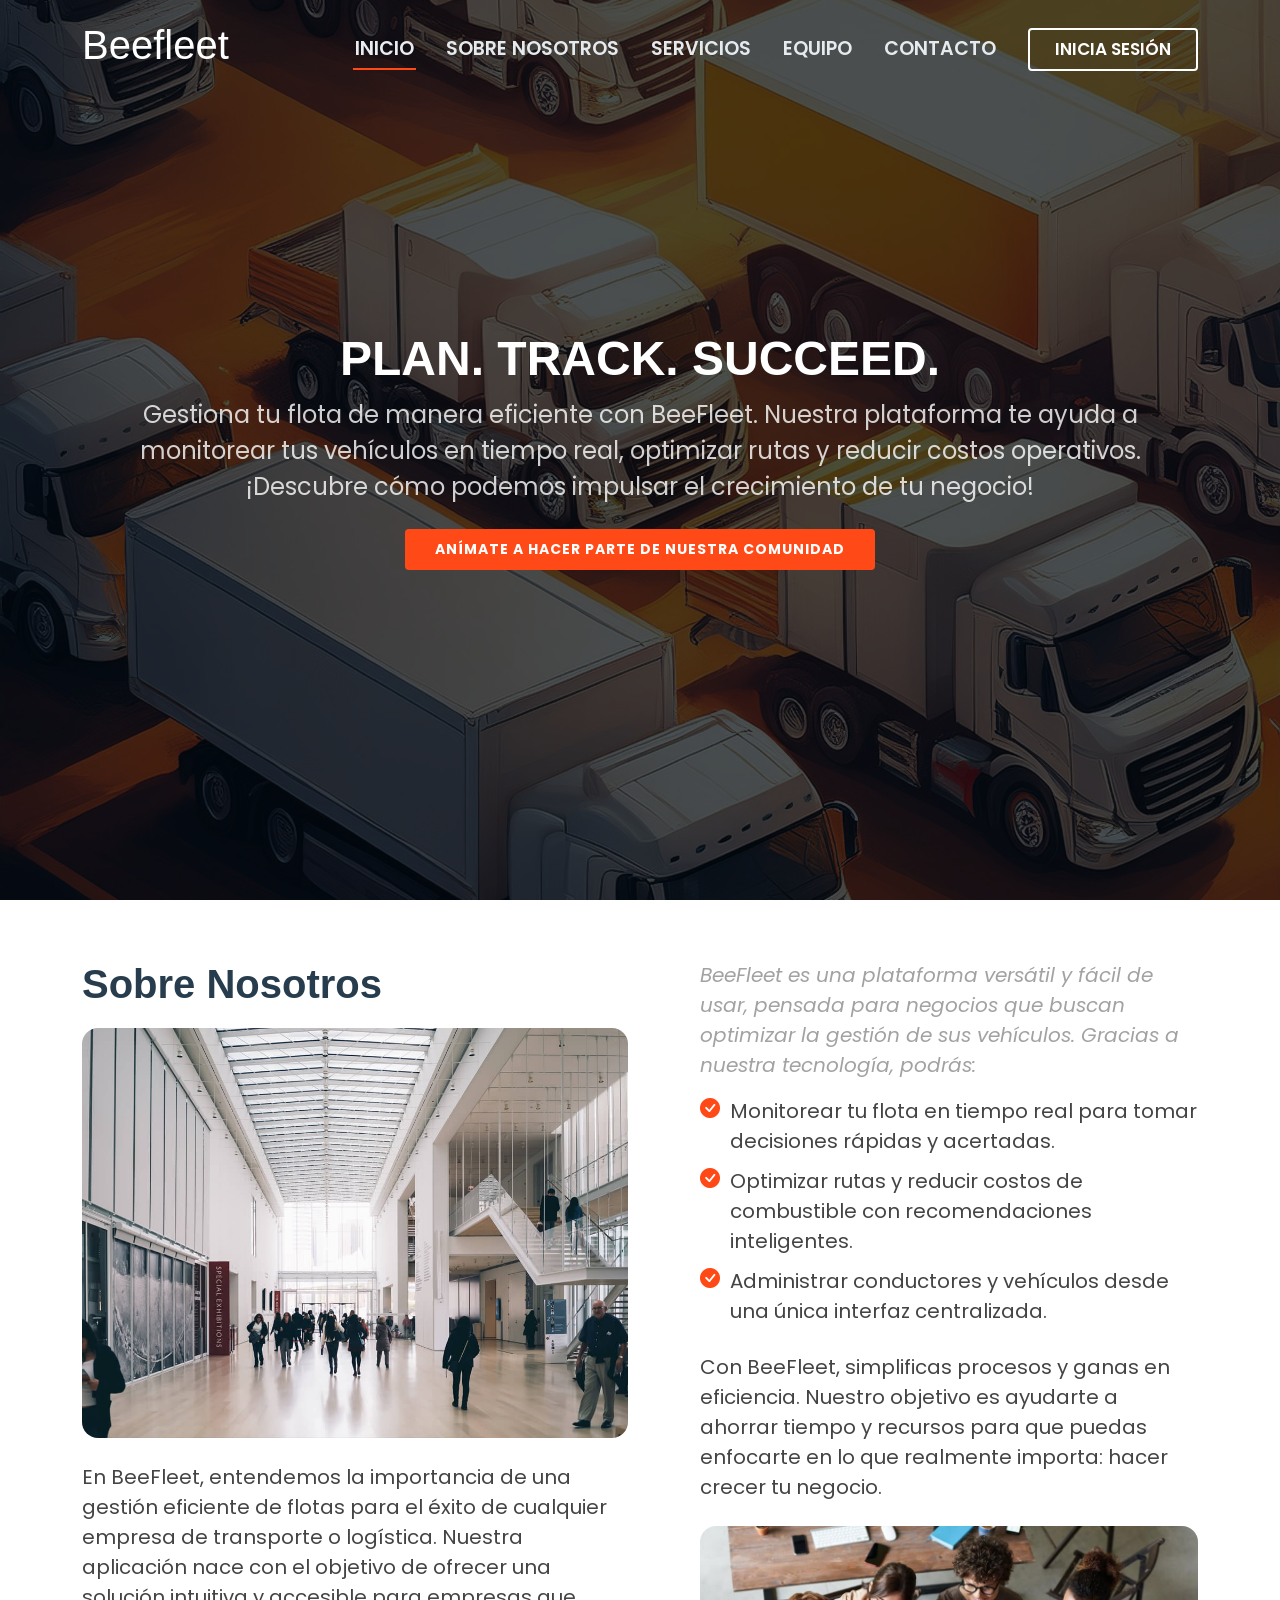
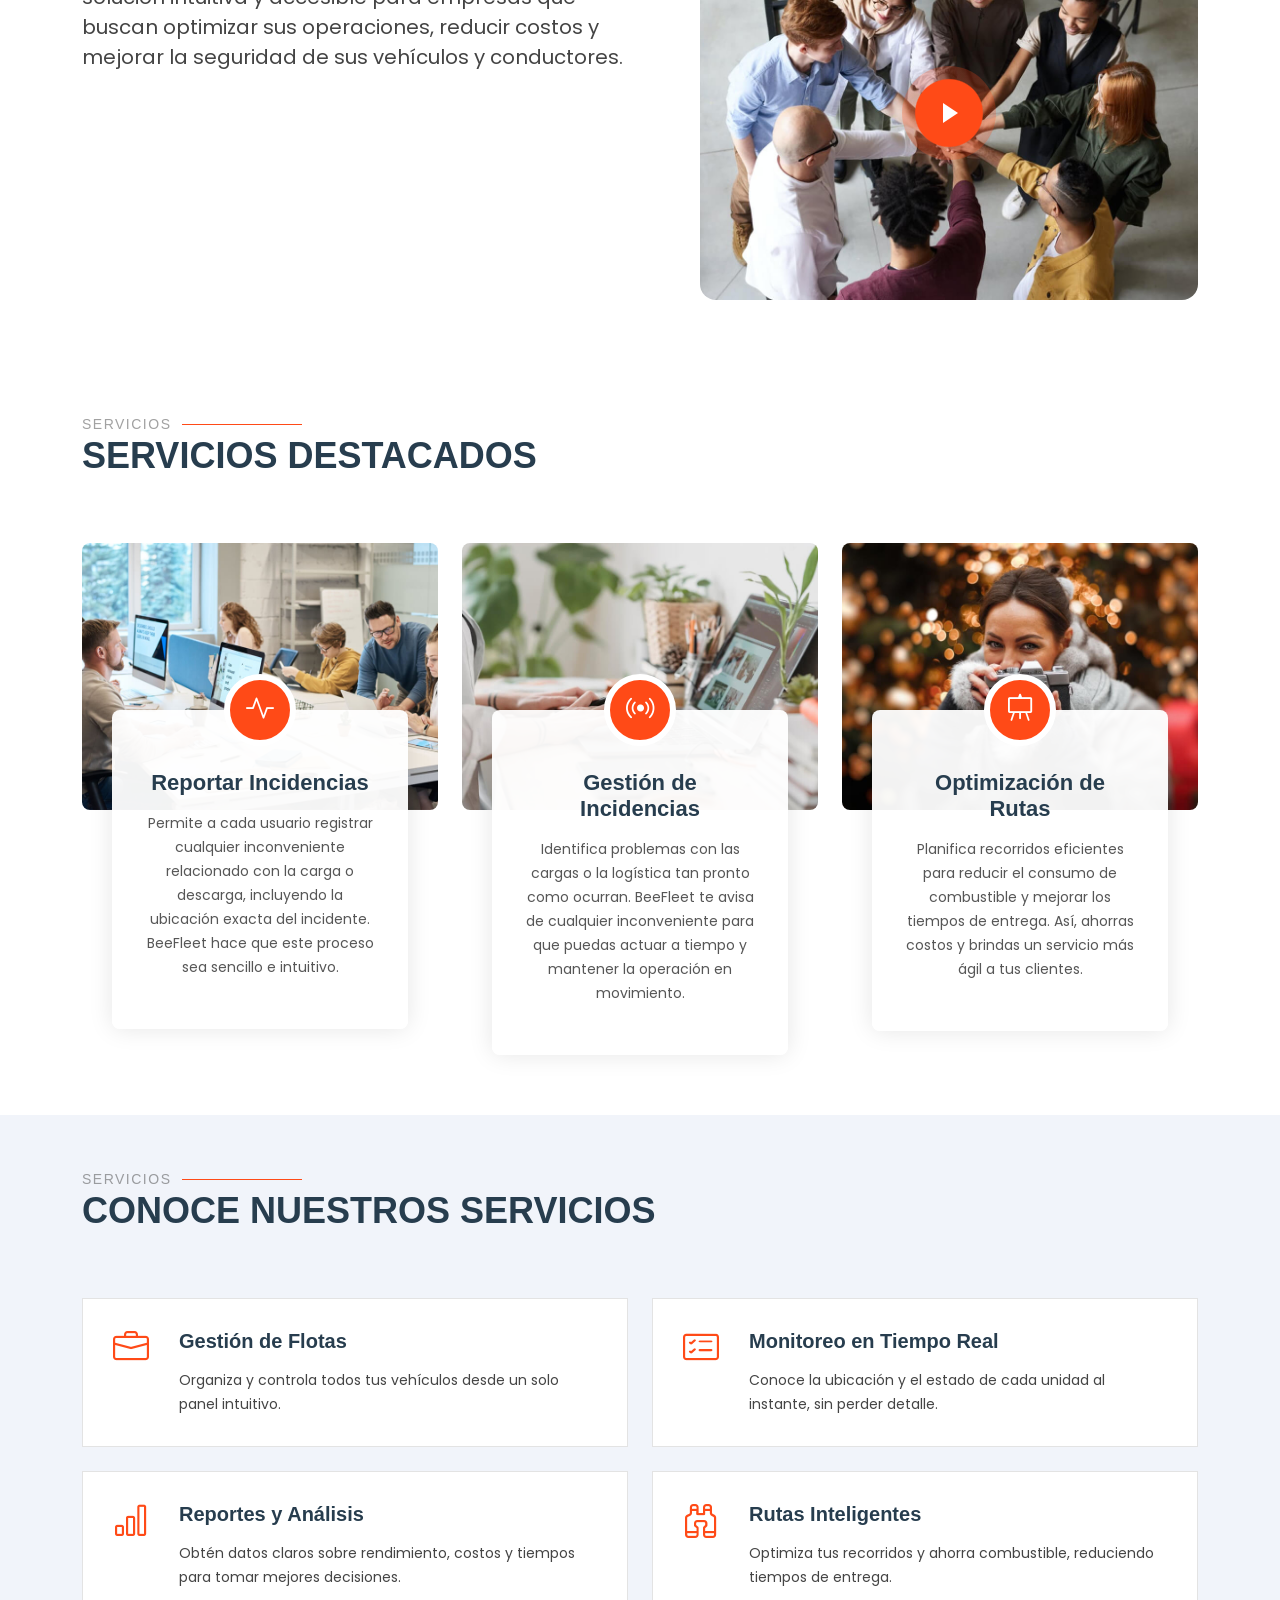
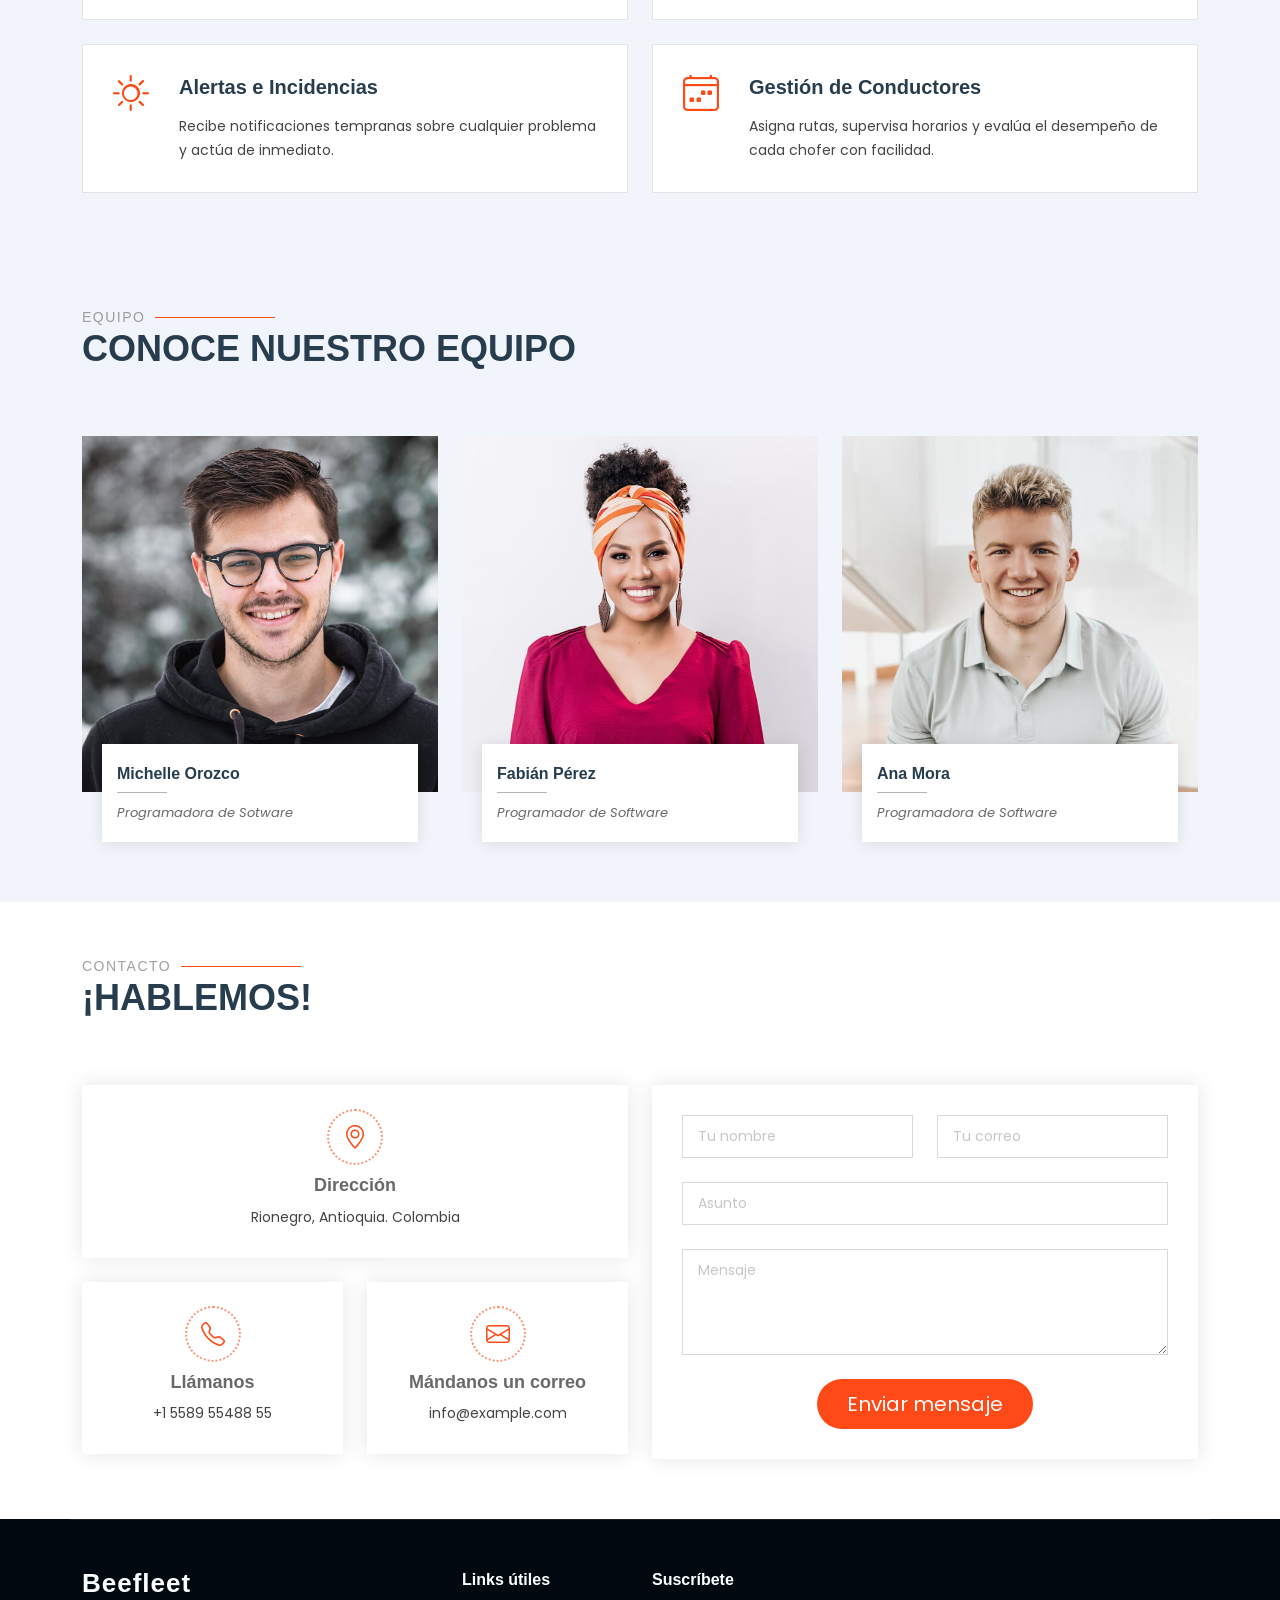
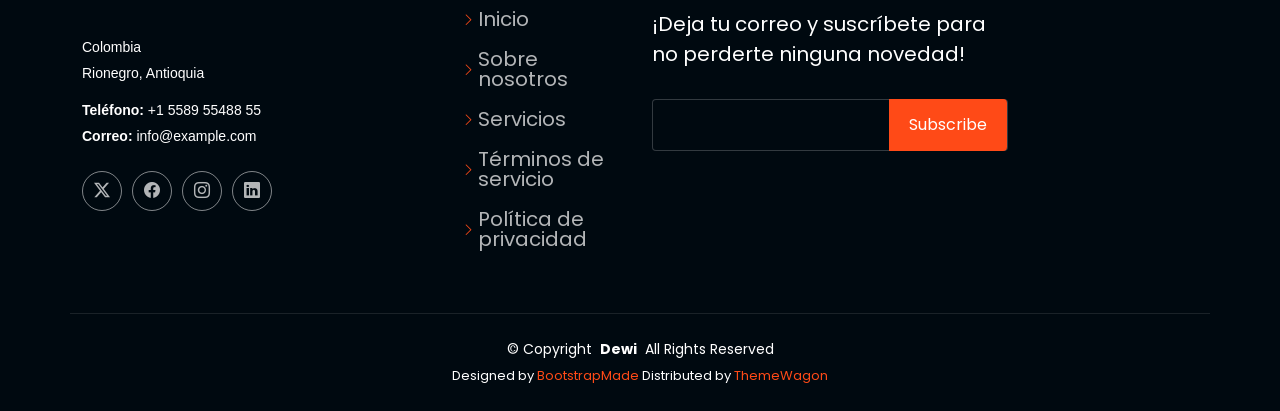
==== index.html @ 9e3eddbf "Se agregaron cambios en el login y los formularios" ====
<!DOCTYPE html>
<html lang="es">

<head>
  <meta charset="utf-8">
  <meta content="width=device-width, initial-scale=1.0" name="viewport">
  <title>BeeFleet</title>
  <meta name="description" content="">
  <meta name="keywords" content="">

  <!-- Favicons -->
  <link href="assets/img/logo.png" rel="icon">

  <!-- Fonts -->
  <link href="https://fonts.googleapis.com" rel="preconnect">
  <link href="https://fonts.gstatic.com" rel="preconnect" crossorigin>

  <!-- Vendor CSS Files -->
  <link href="assets/vendor/bootstrap/css/bootstrap.min.css" rel="stylesheet">
  <link href="assets/vendor/bootstrap-icons/bootstrap-icons.css" rel="stylesheet">
  <link href="assets/vendor/aos/aos.css" rel="stylesheet">
  <link href="assets/vendor/glightbox/css/glightbox.min.css" rel="stylesheet">
  <link href="assets/vendor/swiper/swiper-bundle.min.css" rel="stylesheet">

  <!-- Main CSS File -->
  <link href="assets/css/main.css" rel="stylesheet">

  <!-- =======================================================
  * Template Name: Dewi
  * Template URL: https://bootstrapmade.com/dewi-free-multi-purpose-html-template/
  * Updated: Aug 07 2024 with Bootstrap v5.3.3
  * Author: BootstrapMade.com
  * License: https://bootstrapmade.com/license/
  ======================================================== -->
</head>

<body class="index-page">

  <header id="header" class="header d-flex align-items-center fixed-top">
    <div class="container-fluid container-xl position-relative d-flex align-items-center">

      <a href="index.html" class="logo d-flex align-items-center me-auto">
        <h1 class="sitename">Beefleet</h1>
      </a>

      <nav id="navmenu" class="navmenu">
        <ul>
          <li><a href="#hero" class="active">Inicio</a></li>
          <li><a href="#about">Sobre nosotros</a></li>
          <li><a href="#services">Servicios</a></li>
          <li><a href="#team">Equipo</a></li></a>
          <li><a href="#contact">Contacto</a></li>
        </ul>
        <i class="mobile-nav-toggle d-xl-none bi bi-list"></i>
      </nav>
      <a class="cta-btn" href="starter-page.html">Inicia Sesión</a>

    </div>
  </header>

  <main class="main">

    <!-- Hero Section -->
    <section id="hero" class="hero section dark-background">

      <img src="assets/img/hero-bg.jpg" alt="" data-aos="fade-in">

      <div class="container d-flex flex-column align-items-center">
        <h2 data-aos="fade-up" data-aos-delay="100">PLAN. TRACK. SUCCEED.</h2>
        <p data-aos="fade-up" data-aos-delay="200" class="text-center">Gestiona tu flota de manera eficiente con BeeFleet. Nuestra plataforma te ayuda a monitorear tus vehículos en tiempo real, optimizar rutas y reducir costos operativos. ¡Descubre cómo podemos impulsar el crecimiento de tu negocio!</p>
        <div class="d-flex mt-4" data-aos="fade-up" data-aos-delay="300">
          <a href="#about" class="btn-get-started fw-bold">Anímate a hacer parte de nuestra comunidad</a>
        </div>
      </div>

    </section><!-- /Hero Section -->

    <!-- About Section -->
    <section id="about" class="about section">

      <div class="container">

        <div class="row gy-4">
          <div class="col-lg-6" data-aos="fade-up" data-aos-delay="100">
            <h3>Sobre Nosotros</h3>
            <img src="assets/img/about.jpg" class="img-fluid rounded-4 mb-4" alt="">
            <p>En BeeFleet, entendemos la importancia de una gestión eficiente de flotas para el éxito de cualquier empresa de transporte o logística. Nuestra aplicación nace con el objetivo de ofrecer una solución intuitiva y accesible para empresas que buscan optimizar sus operaciones, reducir costos y mejorar la seguridad de sus vehículos y conductores.</p>
          </div>
          <div class="col-lg-6" data-aos="fade-up" data-aos-delay="250">
            <div class="content ps-0 ps-lg-5">
              <p class="fst-italic">
                BeeFleet es una plataforma versátil y fácil de usar, pensada para negocios que buscan optimizar la gestión de sus vehículos. Gracias a nuestra tecnología, podrás:
              </p>
              <ul>
                <li><i class="bi bi-check-circle-fill"></i> <span>Monitorear tu flota en tiempo real para tomar decisiones rápidas y acertadas.</span></li>
                <li><i class="bi bi-check-circle-fill"></i> <span>Optimizar rutas y reducir costos de combustible con recomendaciones inteligentes.</span></li>
                <li><i class="bi bi-check-circle-fill"></i> <span>Administrar conductores y vehículos desde una única interfaz centralizada.</span></li>
              </ul>
              <p>
                Con BeeFleet, simplificas procesos y ganas en eficiencia. Nuestro objetivo es ayudarte a ahorrar tiempo y recursos para que puedas enfocarte en lo que realmente importa: hacer crecer tu negocio.
              </p>

              <div class="position-relative mt-4">
                <img src="assets/img/about-2.jpg" class="img-fluid rounded-4" alt="">
                <a href="https://www.youtube.com/watch?v=Y7f98aduVJ8" class="glightbox pulsating-play-btn"></a>
              </div>
            </div>
          </div>
        </div>
      </div>

    </section><!-- /Stats Section -->

    <!-- Services Section -->
    <section id="services" class="services section">

      <!-- Section Title -->
      <div class="container section-title" data-aos="fade-up">
        <h2>Servicios</h2>
        <p>Servicios destacados<br></p>
      </div><!-- End Section Title -->

      <div class="container" data-aos="fade-up" data-aos-delay="100">

        <div class="row gy-5">

          <div class="col-xl-4 col-md-6" data-aos="zoom-in" data-aos-delay="200">
            <div class="service-item">
              <div class="img">
                <img src="assets/img/services-1.jpg" class="img-fluid" alt="">
              </div>
              <div class="details position-relative">
                <div class="icon">
                  <i class="bi bi-activity"></i>
                </div>
                <a href="service-details.html" class="stretched-link">
                  <h3>Reportar Incidencias</h3>
                </a>
                <p>Permite a cada usuario registrar cualquier inconveniente relacionado con la carga o descarga, incluyendo la ubicación exacta del incidente. BeeFleet hace que este proceso sea sencillo e intuitivo.</p>
              </div>
            </div>
          </div><!-- End Service Item -->

          <div class="col-xl-4 col-md-6" data-aos="zoom-in" data-aos-delay="300">
            <div class="service-item">
              <div class="img">
                <img src="assets/img/services-2.jpg" class="img-fluid" alt="">
              </div>
              <div class="details position-relative">
                <div class="icon">
                  <i class="bi bi-broadcast"></i>
                </div>
                <a href="service-details.html" class="stretched-link">
                  <h3>Gestión de Incidencias</h3>
                </a>
                <p>Identifica problemas con las cargas o la logística tan pronto como ocurran. BeeFleet te avisa de cualquier inconveniente para que puedas actuar a tiempo y mantener la operación en movimiento.</p>
              </div>
            </div>
          </div><!-- End Service Item -->

          <div class="col-xl-4 col-md-6" data-aos="zoom-in" data-aos-delay="400">
            <div class="service-item">
              <div class="img">
                <img src="assets/img/services-3.jpg" class="img-fluid" alt="">
              </div>
              <div class="details position-relative">
                <div class="icon">
                  <i class="bi bi-easel"></i>
                </div>
                <a href="service-details.html" class="stretched-link">
                  <h3>Optimización de Rutas</h3>
                </a>
                <p>Planifica recorridos eficientes para reducir el consumo de combustible y mejorar los tiempos de entrega. Así, ahorras costos y brindas un servicio más ágil a tus clientes.</p>
              </div>
            </div>
          </div><!-- End Service Item -->

        </div>
      </div>
    </section><!-- /Features Section -->

    <!-- Services 2 Section -->
    <section id="services-2" class="services-2 section light-background">

      <!-- Section Title -->
      <div class="container section-title" data-aos="fade-up">
        <h2>Servicios</h2>
        <p>Conoce nuestros servicios</p>
      </div><!-- End Section Title -->

      <div class="container">

        <div class="row gy-4">

          <div class="col-md-6" data-aos="fade-up" data-aos-delay="100">
            <div class="service-item d-flex position-relative h-100">
              <i class="bi bi-briefcase icon flex-shrink-0"></i>
              <div>
                <h4 class="title"><a href="#" class="stretched-link">Gestión de Flotas</a></h4>
                <p class="description">Organiza y controla todos tus vehículos desde un solo panel intuitivo.</p>
              </div>
            </div>
          </div><!-- End Service Item -->

          <div class="col-md-6" data-aos="fade-up" data-aos-delay="200">
            <div class="service-item d-flex position-relative h-100">
              <i class="bi bi-card-checklist icon flex-shrink-0"></i>
              <div>
                <h4 class="title"><a href="#" class="stretched-link">Monitoreo en Tiempo Real</a></h4>
                <p class="description">Conoce la ubicación y el estado de cada unidad al instante, sin perder detalle.</p>
              </div>
            </div>
          </div><!-- End Service Item -->

          <div class="col-md-6" data-aos="fade-up" data-aos-delay="300">
            <div class="service-item d-flex position-relative h-100">
              <i class="bi bi-bar-chart icon flex-shrink-0"></i>
              <div>
                <h4 class="title"><a href="#" class="stretched-link">Reportes y Análisis</a></h4>
                <p class="description">Obtén datos claros sobre rendimiento, costos y tiempos para tomar mejores decisiones.</p>
              </div>
            </div>
          </div><!-- End Service Item -->

          <div class="col-md-6" data-aos="fade-up" data-aos-delay="400">
            <div class="service-item d-flex position-relative h-100">
              <i class="bi bi-binoculars icon flex-shrink-0"></i>
              <div>
                <h4 class="title"><a href="#" class="stretched-link">Rutas Inteligentes</a></h4>
                <p class="description">Optimiza tus recorridos y ahorra combustible, reduciendo tiempos de entrega.</p>
              </div>
            </div>
          </div><!-- End Service Item -->

          <div class="col-md-6" data-aos="fade-up" data-aos-delay="500">
            <div class="service-item d-flex position-relative h-100">
              <i class="bi bi-brightness-high icon flex-shrink-0"></i>
              <div>
                <h4 class="title"><a href="#" class="stretched-link">Alertas e Incidencias</a></h4>
                <p class="description">Recibe notificaciones tempranas sobre cualquier problema y actúa de inmediato.</p>
              </div>
            </div>
          </div><!-- End Service Item -->

          <div class="col-md-6" data-aos="fade-up" data-aos-delay="600">
            <div class="service-item d-flex position-relative h-100">
              <i class="bi bi-calendar4-week icon flex-shrink-0"></i>
              <div>
                <h4 class="title"><a href="#" class="stretched-link">Gestión de Conductores</a></h4>
                <p class="description">Asigna rutas, supervisa horarios y evalúa el desempeño de cada chofer con facilidad.</p>
              </div>
            </div>
          </div><!-- End Service Item -->

        </div>

      </div>

    </section><!-- /Services 2 Section -->



    </section><!-- /Testimonials Section -->
    <!-- Team Section -->
    <section id="team" class="team section light-background">

      <!-- Section Title -->
      <div class="container section-title" data-aos="fade-up">
        <h2>Equipo</h2>
        <p>Conoce nuestro equipo</p>
      </div><!-- End Section Title -->

      <div class="container">

        <div class="row gy-5">

          <div class="col-lg-4 col-md-6" data-aos="fade-up" data-aos-delay="100">
            <div class="member">
              <div class="pic"><img src="assets/img/team/team-1.jpg" class="img-fluid" alt=""></div>
              <div class="member-info">
                <h4>Michelle Orozco</h4>
                <span>Programadora de Sotware</span>
              </div>
            </div>
          </div><!-- End Team Member -->

          <div class="col-lg-4 col-md-6" data-aos="fade-up" data-aos-delay="200">
            <div class="member">
              <div class="pic"><img src="assets/img/team/team-2.jpg" class="img-fluid" alt=""></div>
              <div class="member-info">
                <h4>Fabián Pérez</h4>
                <span>Programador de Software</span>
              </div>
            </div>
          </div><!-- End Team Member -->

          <div class="col-lg-4 col-md-6" data-aos="fade-up" data-aos-delay="300">
            <div class="member">
              <div class="pic"><img src="assets/img/team/team-3.jpg" class="img-fluid" alt=""></div>
              <div class="member-info">
                <h4>Ana Mora</h4>
                <span>Programadora de Software</span>
              </div>
            </div>
          </div><!-- End Team Member -->

        </div>

      </div>

    </section><!-- /Team Section -->

    <!-- Contact Section -->
    <section id="contact" class="contact section">

      <!-- Section Title -->
      <div class="container section-title" data-aos="fade-up">
        <h2>Contacto</h2>
        <p>¡Hablemos!</p>
      </div><!-- End Section Title -->

      <div class="container" data-aos="fade-up" data-aos-delay="100">

        <div class="row gy-4">
          <div class="col-lg-6 ">
            <div class="row gy-4">

              <div class="col-lg-12">
                <div class="info-item d-flex flex-column justify-content-center align-items-center" data-aos="fade-up" data-aos-delay="200">
                  <i class="bi bi-geo-alt"></i>
                  <h3>Dirección</h3>
                  <p>Rionegro, Antioquia. Colombia</p>
                </div>
              </div><!-- End Info Item -->

              <div class="col-md-6">
                <div class="info-item d-flex flex-column justify-content-center align-items-center" data-aos="fade-up" data-aos-delay="300">
                  <i class="bi bi-telephone"></i>
                  <h3>Llámanos</h3>
                  <p>+1 5589 55488 55</p>
                </div>
              </div><!-- End Info Item -->

              <div class="col-md-6">
                <div class="info-item d-flex flex-column justify-content-center align-items-center" data-aos="fade-up" data-aos-delay="400">
                  <i class="bi bi-envelope"></i>
                  <h3>Mándanos un correo</h3>
                  <p>info@example.com</p>
                </div>
              </div><!-- End Info Item -->

            </div>
          </div>

          <div class="col-lg-6">
            <form action="forms/contact.php" method="post" class="php-email-form" data-aos="fade-up" data-aos-delay="500">
              <div class="row gy-4">

                <div class="col-md-6">
                  <input type="text" name="name" class="form-control" placeholder="Tu nombre" required="">
                </div>

                <div class="col-md-6 ">
                  <input type="email" class="form-control" name="email" placeholder="Tu correo" required="">
                </div>

                <div class="col-md-12">
                  <input type="text" class="form-control" name="subject" placeholder="Asunto" required="">
                </div>

                <div class="col-md-12">
                  <textarea class="form-control" name="message" rows="4" placeholder="Mensaje" required=""></textarea>
                </div>

                <div class="col-md-12 text-center">
                  <div class="loading">Cargando</div>
                  <div class="error-message"></div>
                  <div class="sent-message">Tu mensaje se ha enviado. ¡Gracias!</div>

                  <button type="submit">Enviar mensaje</button>
                </div>

              </div>
            </form>
          </div><!-- End Contact Form -->

        </div>

      </div>

    </section><!-- /Contact Section -->

  </main>

  <footer id="footer" class="footer dark-background">

    <div class="container footer-top">
      <div class="row gy-4">
        <div class="col-lg-4 col-md-6 footer-about">
          <a href="index.html" class="logo d-flex align-items-center">
            <span class="sitename">Beefleet</span>
          </a>
          <div class="footer-contact pt-3">
            <p>Colombia</p>
            <p>Rionegro, Antioquia</p>
            <p class="mt-3"><strong>Teléfono:</strong> <span>+1 5589 55488 55</span></p>
            <p><strong>Correo:</strong> <span>info@example.com</span></p>
          </div>
          <div class="social-links d-flex mt-4">
            <a href=""><i class="bi bi-twitter-x"></i></a>
            <a href=""><i class="bi bi-facebook"></i></a>
            <a href=""><i class="bi bi-instagram"></i></a>
            <a href=""><i class="bi bi-linkedin"></i></a>
          </div>
        </div>

        <div class="col-lg-2 col-md-3 footer-links">
          <h4>Links útiles</h4>
          <ul>
            <li><i class="bi bi-chevron-right"></i> <a href="#">Inicio</a></li>
            <li><i class="bi bi-chevron-right"></i> <a href="#">Sobre nosotros</a></li>
            <li><i class="bi bi-chevron-right"></i> <a href="#">Servicios</a></li>
            <li><i class="bi bi-chevron-right"></i> <a href="#">Términos de servicio</a></li>
            <li><i class="bi bi-chevron-right"></i> <a href="#">Política de privacidad</a></li>
          </ul>
        </div>

        <div class="col-lg-4 col-md-12 footer-newsletter">
          <h4>Suscríbete</h4>
          <p>¡Deja tu correo y suscríbete para no perderte ninguna novedad!</p>
          <form action="forms/newsletter.php" method="post" class="php-email-form">
            <div class="newsletter-form"><input type="email" name="email"><input type="submit" value="Subscribe"></div>
            <div class="loading">Cargando</div>
            <div class="error-message"></div>
            <div class="sent-message">Tu suscripción se ha enviado. ¡Gracias!</div>
          </form>
        </div>

      </div>
    </div>

    <div class="container copyright text-center mt-4">
      <p>© <span>Copyright</span> <strong class="px-1 sitename">Dewi</strong> <span>All Rights Reserved</span></p>
      <div class="credits">
        <!-- All the links in the footer should remain intact. -->
        <!-- You can delete the links only if you've purchased the pro version. -->
        <!-- Licensing information: https://bootstrapmade.com/license/ -->
        <!-- Purchase the pro version with working PHP/AJAX contact form: [buy-url] -->
        Designed by <a href="https://bootstrapmade.com/">BootstrapMade</a> Distributed by <a href=“https://themewagon.com>ThemeWagon
      </div>
    </div>

  </footer>

  <!-- Scroll Top -->
  <a href="#" id="scroll-top" class="scroll-top d-flex align-items-center justify-content-center"><i class="bi bi-arrow-up-short"></i></a>

  <!-- Preloader -->
  <div id="preloader"></div>

  <!-- Vendor JS Files -->
  <script src="assets/vendor/bootstrap/js/bootstrap.bundle.min.js"></script>
  <script src="assets/vendor/php-email-form/validate.js"></script>
  <script src="assets/vendor/aos/aos.js"></script>
  <script src="assets/vendor/glightbox/js/glightbox.min.js"></script>
  <script src="assets/vendor/purecounter/purecounter_vanilla.js"></script>
  <script src="assets/vendor/swiper/swiper-bundle.min.js"></script>
  <script src="assets/vendor/imagesloaded/imagesloaded.pkgd.min.js"></script>
  <script src="assets/vendor/isotope-layout/isotope.pkgd.min.js"></script>

  <!-- Main JS File -->
  <script src="assets/js/main.js"></script>

</body>

</html>
---- assets/css/main.css ----
/**
* Template Name: Dewi
* Template URL: https://bootstrapmade.com/dewi-free-multi-purpose-html-template/
* Updated: Aug 07 2024 with Bootstrap v5.3.3
* Author: BootstrapMade.com
* License: https://bootstrapmade.com/license/
*/

/*--------------------------------------------------------------
# Font & Color Variables
# Help: https://bootstrapmade.com/color-system/
--------------------------------------------------------------*/
/* Fonts */
@import url('https://fonts.googleapis.com/css2?family=Poppins:ital,wght@0,100;0,200;0,300;0,400;0,500;0,600;0,700;0,800;0,900;1,100;1,200;1,300;1,400;1,500;1,600;1,700;1,800;1,900&display=swap');
:root {
  --default-font: "Poppins", sans-serif;
  --heading-font: "Raleway",  sans-serif;
  --nav-font: "Poppins", sans-serif;
}

/* Global Colors - The following color variables are used throughout the website. Updating them here will change the color scheme of the entire website */
:root { 
  --background-color: #ffffff; /* Background color for the entire website, including individual sections */
  --default-color: #444444; /* Default color used for the majority of the text content across the entire website */
  --heading-color: #273d4e; /* Color for headings, subheadings and title throughout the website */
  --accent-color: #ff4a17; /* Accent color that represents your brand on the website. It's used for buttons, links, and other elements that need to stand out */
  --surface-color: #ffffff; /* The surface color is used as a background of boxed elements within sections, such as cards, icon boxes, or other elements that require a visual separation from the global background. */
  --contrast-color: #ffffff; /* Contrast color for text, ensuring readability against backgrounds of accent, heading, or default colors. */
}

/* Nav Menu Colors - The following color variables are used specifically for the navigation menu. They are separate from the global colors to allow for more customization options */
:root {
  --nav-color: #e5eaee;  /* The default color of the main navmenu links */
  --nav-hover-color: #ff4a17; /* Applied to main navmenu links when they are hovered over or active */
  --nav-mobile-background-color: #ffffff; /* Used as the background color for mobile navigation menu */
  --nav-dropdown-background-color: #ffffff; /* Used as the background color for dropdown items that appear when hovering over primary navigation items */
  --nav-dropdown-color: #444444; /* Used for navigation links of the dropdown items in the navigation menu. */
  --nav-dropdown-hover-color: #ff4a17; /* Similar to --nav-hover-color, this color is applied to dropdown navigation links when they are hovered over. */
}

/* Color Presets - These classes override global colors when applied to any section or element, providing reuse of the sam color scheme. */

.light-background {
  --background-color: #f1f4fa;
  --surface-color: #ffffff;
}

.dark-background {
  --background-color: #000910;
  --default-color: #ffffff;
  --heading-color: #ffffff;
  --surface-color: #28323a;
  --contrast-color: #ffffff;
}

/* Smooth scroll */
:root {
  scroll-behavior: smooth;
}

/*--------------------------------------------------------------
# General Styling & Shared Classes
--------------------------------------------------------------*/
body {
  color: var(--default-color);
  background-color: var(--background-color);
  font-family: var(--default-font);
}

a {
  color: var(--accent-color);
  text-decoration: none;
  transition: 0.3s;
}

a:hover {
  color: color-mix(in srgb, var(--accent-color), transparent 25%);
  text-decoration: none;
}

h1,
h2,
h3,
h4,
h5,
h6 {
  color: var(--heading-color);
  font-family: var(--heading-font);
}

/* PHP Email Form Messages
------------------------------*/
.php-email-form .error-message {
  display: none;
  background: #df1529;
  color: #ffffff;
  text-align: left;
  padding: 15px;
  margin-bottom: 24px;
  font-weight: 600;
}

.php-email-form .sent-message {
  display: none;
  color: #ffffff;
  background: #059652;
  text-align: center;
  padding: 15px;
  margin-bottom: 24px;
  font-weight: 600;
}

.php-email-form .loading {
  display: none;
  background: var(--surface-color);
  text-align: center;
  padding: 15px;
  margin-bottom: 24px;
}

.php-email-form .loading:before {
  content: "";
  display: inline-block;
  border-radius: 50%;
  width: 24px;
  height: 24px;
  margin: 0 10px -6px 0;
  border: 3px solid var(--accent-color);
  border-top-color: var(--surface-color);
  animation: php-email-form-loading 1s linear infinite;
}

@keyframes php-email-form-loading {
  0% {
    transform: rotate(0deg);
  }

  100% {
    transform: rotate(360deg);
  }
}

/* Pulsating Play Button
------------------------------*/
.pulsating-play-btn {
  width: 94px;
  height: 94px;
  background: radial-gradient(var(--accent-color) 50%, color-mix(in srgb, var(--accent-color), transparent 75%) 52%);
  border-radius: 50%;
  display: block;
  position: relative;
  overflow: hidden;
}

.pulsating-play-btn:before {
  content: "";
  position: absolute;
  width: 120px;
  height: 120px;
  animation-delay: 0s;
  animation: pulsate-play-btn 2s;
  animation-direction: forwards;
  animation-iteration-count: infinite;
  animation-timing-function: steps;
  opacity: 1;
  border-radius: 50%;
  border: 5px solid color-mix(in srgb, var(--accent-color), transparent 30%);
  top: -15%;
  left: -15%;
  background: rgba(198, 16, 0, 0);
}

.pulsating-play-btn:after {
  content: "";
  position: absolute;
  left: 50%;
  top: 50%;
  transform: translateX(-40%) translateY(-50%);
  width: 0;
  height: 0;
  border-top: 10px solid transparent;
  border-bottom: 10px solid transparent;
  border-left: 15px solid #fff;
  z-index: 100;
  transition: all 400ms cubic-bezier(0.55, 0.055, 0.675, 0.19);
}

.pulsating-play-btn:hover:before {
  content: "";
  position: absolute;
  left: 50%;
  top: 50%;
  transform: translateX(-40%) translateY(-50%);
  width: 0;
  height: 0;
  border: none;
  border-top: 10px solid transparent;
  border-bottom: 10px solid transparent;
  border-left: 15px solid #fff;
  z-index: 200;
  animation: none;
  border-radius: 0;
}

.pulsating-play-btn:hover:after {
  border-left: 15px solid var(--accent-color);
  transform: scale(20);
}

@keyframes pulsate-play-btn {
  0% {
    transform: scale(0.6, 0.6);
    opacity: 1;
  }

  100% {
    transform: scale(1, 1);
    opacity: 0;
  }
}

/*--------------------------------------------------------------
# Global Header
--------------------------------------------------------------*/
.header {
  --background-color: rgba(0, 0, 0, 0);
  --default-color: #ffffff;
  --heading-color: #ffffff;
  color: var(--default-color);
  background-color: var(--background-color);
  padding: 20px 0;
  transition: all 0.5s;
  z-index: 997;
}

.header .logo {
  line-height: 1;
}

.header .logo img {
  margin-top: -50px;
  max-height: 200px;
  margin-left: 50px;
}

.header .cta-btn,
.header .cta-btn:focus {
  color: var(--contrast-color);
  font-size: 17px;
  padding: 7px 25px;
  margin: 0 0 0 30px;
  border-radius: 4px;
  transition: 0.3s;
  font-weight: 600;
  text-transform: uppercase;
  border: 2px solid var(--contrast-color);
}

.header .cta-btn:hover,
.header .cta-btn:focus:hover {
  color: var(--contrast-color);
  background: var(--accent-color);
  border-color: var(--accent-color);
}

@media (max-width: 1200px) {
  .header .logo {
    order: 1;
  }

  .header .cta-btn {
    order: 2;
    margin: 0 15px 0 0;
    padding: 6px 15px;
  }

  .header .navmenu {
    order: 3;
  }
}

.scrolled .header {
  box-shadow: 0px 0 18px rgba(0, 0, 0, 0.1);
}

/* Global Header on Scroll
------------------------------*/
.scrolled .header {
  --background-color: rgba(21, 34, 43, 0.85);
}

/*--------------------------------------------------------------
# Navigation Menu
--------------------------------------------------------------*/
/* Desktop Navigation */
@media (min-width: 1200px) {
  .navmenu {
    padding: 0;
  }

  .navmenu ul {
    margin: 0;
    padding: 0;
    display: flex;
    list-style: none;
    align-items: center;
  }

  .navmenu li {
    position: relative;
  }

  .navmenu>ul>li {
    white-space: nowrap;
    padding: 15px 14px;
  }

  .navmenu>ul>li:last-child {
    padding-right: 0;
  }

  .navmenu a,
  .navmenu a:focus {
    color: var(--nav-color);
    font-size: 19px;
    padding: 0 2px;
    font-family: var(--nav-font);
    font-weight: 600;
    display: flex;
    align-items: center;
    justify-content: space-between;
    white-space: nowrap;
    transition: 0.3s;
    position: relative;
    text-transform: uppercase;
  }

  .navmenu a i,
  .navmenu a:focus i {
    font-size: 12px;
    line-height: 0;
    margin-left: 5px;
    transition: 0.3s;
  }

  .navmenu>ul>li>a:before {
    content: "";
    position: absolute;
    height: 2px;
    bottom: -6px;
    left: 0;
    background-color: var(--nav-hover-color);
    visibility: hidden;
    width: 0px;
    transition: all 0.3s ease-in-out 0s;
  }

  .navmenu a:hover:before,
  .navmenu li:hover>a:before,
  .navmenu .active:before {
    visibility: visible;
    width: 100%;
  }

  .navmenu li:hover>a,
  .navmenu .active,
  .navmenu .active:focus {
    color: color-mix(in srgb, var(--nav-color) 90%, white 15%);
  }

  .navmenu .dropdown ul {
    margin: 0;
    padding: 10px 0;
    background: var(--nav-dropdown-background-color);
    display: block;
    position: absolute;
    visibility: hidden;
    left: 14px;
    top: 130%;
    opacity: 0;
    transition: 0.3s;
    border-radius: 4px;
    z-index: 99;
    box-shadow: 0px 0px 30px rgba(0, 0, 0, 0.1);
  }

  .navmenu .dropdown ul li {
    min-width: 200px;
  }

  .navmenu .dropdown ul a {
    padding: 10px 20px;
    font-size: 15px;
    text-transform: none;
    color: var(--nav-dropdown-color);
  }

  .navmenu .dropdown ul a i {
    font-size: 12px;
  }

  .navmenu .dropdown ul a:hover,
  .navmenu .dropdown ul .active:hover,
  .navmenu .dropdown ul li:hover>a {
    color: var(--nav-dropdown-hover-color);
  }

  .navmenu .dropdown:hover>ul {
    opacity: 1;
    top: 100%;
    visibility: visible;
  }

  .navmenu .dropdown .dropdown ul {
    top: 0;
    left: -90%;
    visibility: hidden;
  }

  .navmenu .dropdown .dropdown:hover>ul {
    opacity: 1;
    top: 0;
    left: -100%;
    visibility: visible;
  }
}

/* Mobile Navigation */
@media (max-width: 1199px) {
  .mobile-nav-toggle {
    color: var(--nav-color);
    font-size: 28px;
    line-height: 0;
    margin-right: 10px;
    cursor: pointer;
    transition: color 0.3s;
  }

  .navmenu {
    padding: 0;
    z-index: 9997;
  }

  .navmenu ul {
    display: none;
    list-style: none;
    position: absolute;
    inset: 60px 20px 20px 20px;
    padding: 10px 0;
    margin: 0;
    border-radius: 6px;
    background-color: var(--nav-mobile-background-color);
    border: 1px solid color-mix(in srgb, var(--default-color), transparent 90%);
    box-shadow: none;
    overflow-y: auto;
    transition: 0.3s;
    z-index: 9998;
  }

  .navmenu a,
  .navmenu a:focus {
    color: var(--nav-dropdown-color);
    padding: 10px 20px;
    font-family: var(--nav-font);
    font-size: 17px;
    font-weight: 500;
    display: flex;
    align-items: center;
    justify-content: space-between;
    white-space: nowrap;
    transition: 0.3s;
  }

  .navmenu a i,
  .navmenu a:focus i {
    font-size: 12px;
    line-height: 0;
    margin-left: 5px;
    width: 30px;
    height: 30px;
    display: flex;
    align-items: center;
    justify-content: center;
    border-radius: 50%;
    transition: 0.3s;
    background-color: color-mix(in srgb, var(--accent-color), transparent 90%);
  }

  .navmenu a i:hover,
  .navmenu a:focus i:hover {
    background-color: var(--accent-color);
    color: var(--contrast-color);
  }

  .navmenu a:hover,
  .navmenu .active,
  .navmenu .active:focus {
    color: var(--nav-dropdown-hover-color);
  }

  .navmenu .active i,
  .navmenu .active:focus i {
    background-color: var(--accent-color);
    color: var(--contrast-color);
    transform: rotate(180deg);
  }

  .navmenu .dropdown ul {
    position: static;
    display: none;
    z-index: 99;
    padding: 10px 0;
    margin: 10px 20px;
    background-color: var(--nav-dropdown-background-color);
    transition: all 0.5s ease-in-out;
  }

  .navmenu .dropdown ul ul {
    background-color: rgba(33, 37, 41, 0.1);
  }

  .navmenu .dropdown>.dropdown-active {
    display: block;
    background-color: rgba(33, 37, 41, 0.03);
  }

  .mobile-nav-active {
    overflow: hidden;
  }

  .mobile-nav-active .mobile-nav-toggle {
    color: #fff;
    position: absolute;
    font-size: 32px;
    top: 15px;
    right: 15px;
    margin-right: 0;
    z-index: 9999;
  }

  .mobile-nav-active .navmenu {
    position: fixed;
    overflow: hidden;
    inset: 0;
    background: rgba(33, 37, 41, 0.8);
    transition: 0.3s;
  }

  .mobile-nav-active .navmenu>ul {
    display: block;
  }
}

/*--------------------------------------------------------------
# Global Footer
--------------------------------------------------------------*/
.footer {
  color: var(--default-color);
  background-color: var(--background-color);
  font-size: 14px;
  position: relative;
}

.footer .footer-top {
  padding-top: 50px;
  border-top: 1px solid color-mix(in srgb, var(--default-color), transparent 90%);
}

.footer .footer-about .logo {
  line-height: 1;
  margin-bottom: 25px;
}

.footer .footer-about .logo img {
  max-height: 40px;
  margin-right: 6px;
}

.footer .footer-about .logo span {
  font-size: 26px;
  font-weight: 700;
  letter-spacing: 1px;
  font-family: var(--heading-font);
  color: var(--heading-color);
}

.footer .footer-about p {
  font-size: 14px;
  font-family: var(--heading-font);
}

.footer .social-links a {
  display: flex;
  align-items: center;
  justify-content: center;
  width: 40px;
  height: 40px;
  border-radius: 50%;
  border: 1px solid color-mix(in srgb, var(--default-color), transparent 50%);
  font-size: 16px;
  color: color-mix(in srgb, var(--default-color), transparent 30%);
  margin-right: 10px;
  transition: 0.3s;
}

.footer .social-links a:hover {
  color: var(--accent-color);
  border-color: var(--accent-color);
}

.footer h4 {
  font-size: 16px;
  font-weight: bold;
  position: relative;
  padding-bottom: 12px;
}

.footer .footer-links {
  margin-bottom: 30px;
}

.footer .footer-links ul {
  list-style: none;
  padding: 0;
  margin: 0;
}

.footer .footer-links ul i {
  padding-right: 3px;
  font-size: 13px;
  line-height: 0;
  color: var(--accent-color);
}

.footer .footer-links ul li {
  padding: 10px 0;
  display: flex;
  align-items: center;
}

.footer .footer-links ul li:first-child {
  padding-top: 0;
}

.footer .footer-links ul a {
  color: color-mix(in srgb, var(--default-color), transparent 30%);
  display: inline-block;
  line-height: 1;
}

.footer .footer-links ul a:hover {
  color: var(--accent-color);
}

.footer .footer-contact p {
  margin-bottom: 5px;
}

.footer .footer-newsletter .newsletter-form {
  margin-top: 30px;
  margin-bottom: 15px;
  padding: 6px 8px;
  position: relative;
  border-radius: 4px;
  border: 1px solid color-mix(in srgb, var(--default-color), transparent 80%);
  display: flex;
  background-color: var(--background-color);
  transition: 0.3s;
}

.footer .footer-newsletter .newsletter-form:focus-within {
  border-color: var(--accent-color);
}

.footer .footer-newsletter .newsletter-form input[type=email] {
  border: 0;
  padding: 4px;
  width: 100%;
  background-color: var(--background-color);
  color: var(--default-color);
}

.footer .footer-newsletter .newsletter-form input[type=email]:focus-visible {
  outline: none;
}

.footer .footer-newsletter .newsletter-form input[type=submit] {
  border: 0;
  font-size: 16px;
  padding: 0 20px;
  margin: -7px -8px -7px 0;
  background: var(--accent-color);
  color: var(--contrast-color);
  transition: 0.3s;
  border-radius: 0 4px 4px 0;
}

.footer .footer-newsletter .newsletter-form input[type=submit]:hover {
  background: color-mix(in srgb, var(--accent-color), transparent 20%);
}

.footer .copyright {
  padding: 25px 0;
  border-top: 1px solid color-mix(in srgb, var(--default-color), transparent 90%);
}

.footer .copyright p {
  margin-bottom: 0;
}

.footer .credits {
  margin-top: 6px;
  font-size: 13px;
}

/*--------------------------------------------------------------
# Preloader
--------------------------------------------------------------*/
#preloader {
  position: fixed;
  inset: 0;
  z-index: 999999;
  overflow: hidden;
  background: var(--background-color);
  transition: all 0.6s ease-out;
}

#preloader:before {
  content: "";
  position: fixed;
  top: calc(50% - 30px);
  left: calc(50% - 30px);
  border: 6px solid #ffffff;
  border-color: var(--accent-color) transparent var(--accent-color) transparent;
  border-radius: 50%;
  width: 60px;
  height: 60px;
  animation: animate-preloader 1.5s linear infinite;
}

@keyframes animate-preloader {
  0% {
    transform: rotate(0deg);
  }

  100% {
    transform: rotate(360deg);
  }
}

/*--------------------------------------------------------------
# Scroll Top Button
--------------------------------------------------------------*/
.scroll-top {
  position: fixed;
  visibility: hidden;
  opacity: 0;
  right: 15px;
  bottom: 15px;
  z-index: 99999;
  background-color: var(--accent-color);
  width: 40px;
  height: 40px;
  border-radius: 4px;
  transition: all 0.4s;
}

.scroll-top i {
  font-size: 24px;
  color: var(--contrast-color);
  line-height: 0;
}

.scroll-top:hover {
  background-color: color-mix(in srgb, var(--accent-color), transparent 20%);
  color: var(--contrast-color);
}

.scroll-top.active {
  visibility: visible;
  opacity: 1;
}

/*--------------------------------------------------------------
# Disable aos animation delay on mobile devices
--------------------------------------------------------------*/
@media screen and (max-width: 768px) {
  [data-aos-delay] {
    transition-delay: 0 !important;
  }
}

/*--------------------------------------------------------------
# Global Page Titles & Breadcrumbs
--------------------------------------------------------------*/
.page-title {
  color: var(--default-color);
  background-color: var(--background-color);
  background-size: cover;
  background-position: center;
  background-repeat: no-repeat;
  padding: 160px 0 80px 0;
  text-align: center;
  position: relative;
}

.page-title:before {
  content: "";
  background: color-mix(in srgb, var(--background-color), transparent 30%);
  position: absolute;
  inset: 0;
}

.page-title h1 {
  font-size: 42px;
  font-weight: 700;
  margin-bottom: 10px;
}

.page-title .breadcrumbs ol {
  display: flex;
  flex-wrap: wrap;
  list-style: none;
  justify-content: center;
  padding: 0;
  margin: 0;
  font-size: 16px;
  font-weight: 400;
}

.page-title .breadcrumbs ol li+li {
  padding-left: 10px;
}

.page-title .breadcrumbs ol li+li::before {
  content: "/";
  display: inline-block;
  padding-right: 10px;
  color: color-mix(in srgb, var(--default-color), transparent 50%);
}

/*--------------------------------------------------------------
# Global Sections
--------------------------------------------------------------*/
section,
.section {
  color: var(--default-color);
  background-color: var(--background-color);
  padding: 60px 0;
  scroll-margin-top: 90px;
  overflow: clip;
}

@media (max-width: 1199px) {

  section,
  .section {
    scroll-margin-top: 76px;
  }
}

/*--------------------------------------------------------------
# Global Section Titles
--------------------------------------------------------------*/
.section-title {
  padding-bottom: 60px;
  position: relative;
}

.section-title h2 {
  font-size: 14px;
  font-weight: 500;
  padding: 0;
  line-height: 1px;
  margin: 0;
  letter-spacing: 1.5px;
  text-transform: uppercase;
  color: color-mix(in srgb, var(--default-color), transparent 50%);
  position: relative;
}

.section-title h2::after {
  content: "";
  width: 120px;
  height: 1px;
  display: inline-block;
  background: var(--accent-color);
  margin: 4px 10px;
}

.section-title p {
  color: var(--heading-color);
  margin: 0;
  font-size: 36px;
  font-weight: 800;
  text-transform: uppercase;
  font-family: var(--heading-font);
}

@media (max-width: 768px) {
  .section-title p {
    font-size: 24px;
  }
}

/*--------------------------------------------------------------
# Hero Section
--------------------------------------------------------------*/
.hero {
  width: 100%;
  min-height: 100vh;
  position: relative;
  padding: 80px 0;
  display: flex;
  align-items: center;
  justify-content: center;
}

.hero img {
  position: absolute;
  inset: 0;
  display: block;
  width: 100%;
  height: 100%;
  object-fit: cover;
  z-index: 1;
}

.hero:before {
  content: "";
  background: color-mix(in srgb, var(--background-color), transparent 30%);
  position: absolute;
  inset: 0;
  z-index: 2;
}

.hero .container {
  position: relative;
  z-index: 3;
}

.hero h2 {
  margin: 0;
  font-size: 48px;
  font-weight: 700;
  text-transform: uppercase;
}

.hero p {
  color: color-mix(in srgb, var(--default-color), transparent 20%);
  margin: 10px 0 0 0;
  font-size: 24px;
}

.hero .btn-get-started {
  background: var(--accent-color);
  color: var(--contrast-color);
  font-weight: 400;
  font-size: 14px;
  letter-spacing: 1px;
  display: inline-block;
  padding: 10px 30px;
  border-radius: 4px;
  transition: 0.3s;
  text-transform: uppercase;
}

.hero .btn-get-started:hover {
  background: color-mix(in srgb, var(--accent-color), transparent 20%);
}

.hero .btn-watch-video {
  font-size: 16px;
  transition: 0.5s;
  margin-left: 25px;
  font-weight: 400;
  color: var(--default-color);
}

.hero .btn-watch-video i {
  color: var(--accent-color);
  font-size: 32px;
  transition: 0.3s;
  line-height: 0;
  margin-right: 8px;
}

.hero .btn-watch-video:hover {
  color: var(--accent-color);
}

.hero .btn-watch-video:hover i {
  color: color-mix(in srgb, var(--accent-color), transparent 20%);
}

@media (max-width: 768px) {
  .hero h2 {
    font-size: 32px;
  }

  .hero p {
    font-size: 18px;
  }
}

/*--------------------------------------------------------------
# About Section
--------------------------------------------------------------*/
.about h3 {
  font-weight: 700;
  font-size: 40px;
  margin-bottom: 20px;
}

.about .fst-italic {
  color: color-mix(in srgb, var(--default-color), var(--contrast-color) 50%);
}

.about .content ul {
  list-style: none;
  padding: 0;
}

.about .content ul li {
  padding: 0 0 10px 30px;
  position: relative;
}

.about .content ul i {
  position: absolute;
  font-size: 20px;
  left: 0;
  top: -3px;
  color: var(--accent-color);
}

.about .content p:last-child {
  margin-bottom: 0;
}

.about .content p, .gy-4 {
  font-size: 20px;
}

.about .pulsating-play-btn {
  position: absolute;
  left: calc(50% - 47px);
  top: calc(50% - 47px);
}

/*--------------------------------------------------------------
# Stats Section
--------------------------------------------------------------*/
.stats .stats-item {
  background-color: var(--surface-color);
  box-shadow: 0px 0 30px rgba(0, 0, 0, 0.1);
  padding: 30px;
}

.stats .stats-item i {
  color: var(--accent-color);
  font-size: 42px;
  line-height: 0;
  margin-right: 20px;
}

.stats .stats-item span {
  color: var(--heading-color);
  font-size: 36px;
  display: block;
  font-weight: 600;
}

.stats .stats-item p {
  padding: 0;
  margin: 0;
  font-family: var(--heading-font);
  font-size: 16px;
}

/*--------------------------------------------------------------
# Services Section
--------------------------------------------------------------*/
.services .img {
  border-radius: 8px;
  overflow: hidden;
}

.services .img img {
  transition: 0.6s;
}

.services .details {
  background: color-mix(in srgb, var(--surface-color), transparent 5%);
  padding: 50px 30px;
  margin: -100px 30px 0 30px;
  transition: all ease-in-out 0.3s;
  position: relative;
  text-align: center;
  border-radius: 8px;
  box-shadow: 0px 0 25px rgba(0, 0, 0, 0.1);
}

.services .details .icon {
  margin: 0;
  width: 72px;
  height: 72px;
  background: var(--accent-color);
  color: var(--contrast-color);
  border: 6px solid var(--contrast-color);
  border-radius: 50px;
  display: flex;
  align-items: center;
  justify-content: center;
  margin-bottom: 20px;
  font-size: 28px;
  transition: ease-in-out 0.3s;
  position: absolute;
  top: -36px;
  left: calc(50% - 36px);
}

.services .details h3 {
  font-weight: 700;
  margin: 10px 0 15px 0;
  font-size: 22px;
  transition: ease-in-out 0.3s;
}

.services .details p {
  color: color-mix(in srgb, var(--default-color), transparent 10%);
  line-height: 24px;
  font-size: 14px;
  margin-bottom: 0;
}

.services .service-item:hover .details h3 {
  color: var(--accent-color);
}

.services .service-item:hover .details .icon {
  background: var(--surface-color);
  border: 2px solid var(--accent-color);
}

.services .service-item:hover .details .icon i {
  color: var(--accent-color);
}

.services .service-item:hover .img img {
  transform: scale(1.2);
}

/*--------------------------------------------------------------
# Clients Section
--------------------------------------------------------------*/
.clients {
  padding: 20px 0;
}

.clients .client-logo {
  display: flex;
  justify-content: center;
  align-items: center;
  overflow: hidden;
}

.clients .client-logo img {
  padding: 20px 40px;
  max-width: 90%;
  transition: 0.3s;
  opacity: 0.5;
  filter: grayscale(100);
}

.clients .client-logo img:hover {
  filter: none;
  opacity: 1;
}

@media (max-width: 640px) {
  .clients .client-logo img {
    padding: 20px;
  }
}

/*--------------------------------------------------------------
# Features Section
--------------------------------------------------------------*/
.features .nav-tabs {
  border: 0;
}

.features .nav-link {
  background-color: var(--surface-color);
  color: var(--heading-color);
  border: 1px solid color-mix(in srgb, var(--default-color), transparent 85%);
  padding: 15px 20px;
  transition: 0.3s;
  border-radius: 0;
  display: flex;
  align-items: center;
  justify-content: center;
  cursor: pointer;
  height: 100%;
}

.features .nav-link i {
  padding-right: 15px;
  font-size: 48px;
}

.features .nav-link h4 {
  font-size: 18px;
  font-weight: 600;
  margin: 0;
}

.features .nav-link:hover {
  color: var(--accent-color);
  border-color: var(--accent-color);
}

.features .nav-link.active {
  background: var(--accent-color);
  color: var(--contrast-color);
  border-color: var(--accent-color);
}

.features .nav-link.active h4 {
  color: var(--contrast-color);
}

@media (max-width: 768px) {
  .features .nav-link i {
    padding: 0;
    line-height: 1;
    font-size: 36px;
  }
}

@media (max-width: 575px) {
  .features .nav-link {
    padding: 15px;
  }

  .features .nav-link i {
    font-size: 24px;
  }
}

.features .tab-content {
  margin-top: 30px;
}

.features .tab-pane h3 {
  color: var(--heading-color);
  font-weight: 700;
  font-size: 26px;
}

.features .tab-pane ul {
  list-style: none;
  padding: 0;
}

.features .tab-pane ul li {
  padding-bottom: 10px;
}

.features .tab-pane ul i {
  font-size: 20px;
  padding-right: 4px;
  color: var(--accent-color);
}

.features .tab-pane p:last-child {
  margin-bottom: 0;
}

/*--------------------------------------------------------------
# Services 2 Section
--------------------------------------------------------------*/
.services-2 .service-item {
  background-color: var(--surface-color);
  padding: 30px;
  border: 1px solid color-mix(in srgb, var(--default-color), transparent 85%);
  transition: 0.3s;
}

.services-2 .service-item .icon {
  font-size: 36px;
  line-height: 0;
  margin-right: 30px;
  color: var(--accent-color);
}

.services-2 .service-item .title {
  font-weight: 700;
  margin-bottom: 15px;
  font-size: 20px;
}

.services-2 .service-item .title a {
  color: var(--heading-color);
}

.services-2 .service-item .description {
  line-height: 24px;
  font-size: 14px;
  margin: 0;
}

.services-2 .service-item:hover {
  border-color: var(--accent-color);
}

.services-2 .service-item:hover .title a {
  color: var(--accent-color);
}

/*--------------------------------------------------------------
# Testimonials Section
--------------------------------------------------------------*/
.testimonials {
  padding: 80px 0;
  position: relative;
}

.testimonials:before {
  content: "";
  background: color-mix(in srgb, var(--background-color), transparent 30%);
  position: absolute;
  inset: 0;
  z-index: 2;
}

.testimonials .testimonials-bg {
  position: absolute;
  inset: 0;
  display: block;
  width: 100%;
  height: 100%;
  object-fit: cover;
  z-index: 1;
}

.testimonials .container {
  position: relative;
  z-index: 3;
}

.testimonials .testimonials-carousel,
.testimonials .testimonials-slider {
  overflow: hidden;
}

.testimonials .testimonial-item {
  text-align: center;
}

.testimonials .testimonial-item .testimonial-img {
  width: 100px;
  border-radius: 50%;
  border: 6px solid color-mix(in srgb, var(--default-color), transparent 85%);
  margin: 0 auto;
}

.testimonials .testimonial-item h3 {
  font-size: 20px;
  font-weight: bold;
  margin: 10px 0 5px 0;
}

.testimonials .testimonial-item h4 {
  font-size: 14px;
  margin: 0 0 15px 0;
  color: color-mix(in srgb, var(--default-color), transparent 40%);
}

.testimonials .testimonial-item .stars {
  margin-bottom: 15px;
}

.testimonials .testimonial-item .stars i {
  color: #ffc107;
  margin: 0 1px;
}

.testimonials .testimonial-item .quote-icon-left,
.testimonials .testimonial-item .quote-icon-right {
  color: color-mix(in srgb, var(--default-color), transparent 40%);
  font-size: 26px;
  line-height: 0;
}

.testimonials .testimonial-item .quote-icon-left {
  display: inline-block;
  left: -5px;
  position: relative;
}

.testimonials .testimonial-item .quote-icon-right {
  display: inline-block;
  right: -5px;
  position: relative;
  top: 10px;
  transform: scale(-1, -1);
}

.testimonials .testimonial-item p {
  font-style: italic;
  margin: 0 auto 15px auto;
}

.testimonials .swiper-wrapper {
  height: auto;
}

.testimonials .swiper-pagination {
  margin-top: 20px;
  position: relative;
}

.testimonials .swiper-pagination .swiper-pagination-bullet {
  width: 12px;
  height: 12px;
  background-color: color-mix(in srgb, var(--default-color), transparent 50%);
  opacity: 0.5;
}

.testimonials .swiper-pagination .swiper-pagination-bullet-active {
  background-color: var(--default-color);
  opacity: 1;
}

@media (min-width: 992px) {
  .testimonials .testimonial-item p {
    width: 80%;
  }
}

/*--------------------------------------------------------------
# Portfolio Section
--------------------------------------------------------------*/
.portfolio .portfolio-filters {
  padding: 0;
  margin: 0 auto 20px auto;
  list-style: none;
  text-align: center;
}

.portfolio .portfolio-filters li {
  cursor: pointer;
  display: inline-block;
  padding: 0;
  font-size: 18px;
  font-weight: 500;
  margin: 0 10px;
  line-height: 1;
  margin-bottom: 5px;
  transition: all 0.3s ease-in-out;
}

.portfolio .portfolio-filters li:hover,
.portfolio .portfolio-filters li.filter-active {
  color: var(--accent-color);
}

.portfolio .portfolio-filters li:first-child {
  margin-left: 0;
}

.portfolio .portfolio-filters li:last-child {
  margin-right: 0;
}

@media (max-width: 575px) {
  .portfolio .portfolio-filters li {
    font-size: 14px;
    margin: 0 5px;
  }
}

.portfolio .portfolio-content {
  position: relative;
  overflow: hidden;
}

.portfolio .portfolio-content img {
  transition: 0.3s;
}

.portfolio .portfolio-content .portfolio-info {
  opacity: 0;
  position: absolute;
  inset: 0;
  z-index: 3;
  transition: all ease-in-out 0.3s;
  background: rgba(0, 0, 0, 0.6);
  padding: 15px;
}

.portfolio .portfolio-content .portfolio-info h4 {
  font-size: 14px;
  padding: 5px 10px;
  font-weight: 400;
  color: #ffffff;
  display: inline-block;
  background-color: var(--accent-color);
}

.portfolio .portfolio-content .portfolio-info p {
  position: absolute;
  bottom: 10px;
  text-align: center;
  display: inline-block;
  left: 0;
  right: 0;
  font-size: 16px;
  font-weight: 600;
  color: rgba(255, 255, 255, 0.8);
}

.portfolio .portfolio-content .portfolio-info .preview-link,
.portfolio .portfolio-content .portfolio-info .details-link {
  position: absolute;
  left: calc(50% - 40px);
  font-size: 26px;
  top: calc(50% - 14px);
  color: #fff;
  transition: 0.3s;
  line-height: 1.2;
}

.portfolio .portfolio-content .portfolio-info .preview-link:hover,
.portfolio .portfolio-content .portfolio-info .details-link:hover {
  color: var(--accent-color);
}

.portfolio .portfolio-content .portfolio-info .details-link {
  left: 50%;
  font-size: 34px;
  line-height: 0;
}

.portfolio .portfolio-content:hover .portfolio-info {
  opacity: 1;
}

.portfolio .portfolio-content:hover img {
  transform: scale(1.1);
}

/*--------------------------------------------------------------
# Team Section
--------------------------------------------------------------*/
.team .member {
  position: relative;
}

.team .member .pic {
  overflow: hidden;
  margin-bottom: 50px;
}

.team .member .member-info {
  background-color: var(--surface-color);
  color: color-mix(in srgb, var(--default-color), transparent 20%);
  box-shadow: 0px 2px 15px rgba(0, 0, 0, 0.1);
  position: absolute;
  bottom: -50px;
  left: 20px;
  right: 20px;
  padding: 20px 15px;
  overflow: hidden;
  transition: 0.5s;
}

.team .member h4 {
  font-weight: 700;
  margin-bottom: 10px;
  font-size: 16px;
  position: relative;
  padding-bottom: 10px;
}

.team .member h4::after {
  content: "";
  position: absolute;
  display: block;
  width: 50px;
  height: 1px;
  background: color-mix(in srgb, var(--default-color), transparent 60%);
  bottom: 0;
  left: 0;
}

.team .member span {
  font-style: italic;
  display: block;
  font-size: 13px;
}

.team .member .social {
  position: absolute;
  right: 15px;
  bottom: 15px;
}

.team .member .social a {
  transition: color 0.3s;
  color: color-mix(in srgb, var(--default-color), transparent 70%);
}

.team .member .social a:hover {
  color: var(--accent-color);
}

.team .member .social i {
  font-size: 16px;
  margin: 0 2px;
}

/*--------------------------------------------------------------
# Contact Section
--------------------------------------------------------------*/
.contact .info-item {
  background-color: var(--surface-color);
  box-shadow: 0px 0px 20px rgba(0, 0, 0, 0.1);
  padding: 24px 0 30px 0;
}

.contact .info-item i {
  font-size: 20px;
  color: var(--accent-color);
  width: 56px;
  height: 56px;
  font-size: 24px;
  display: flex;
  justify-content: center;
  align-items: center;
  border-radius: 4px;
  transition: all 0.3s ease-in-out;
  border-radius: 50%;
  border: 2px dotted color-mix(in srgb, var(--accent-color), transparent 40%);
}

.contact .info-item h3 {
  font-size: 20px;
  color: color-mix(in srgb, var(--default-color), transparent 20%);
  font-size: 18px;
  font-weight: 700;
  margin: 10px 0;
}

.contact .info-item p {
  padding: 0;
  margin-bottom: 0;
  font-size: 14px;
}

.contact .php-email-form {
  background-color: var(--surface-color);
  box-shadow: 0px 0px 20px rgba(0, 0, 0, 0.1);
  height: 100%;
  padding: 30px;
}

@media (max-width: 575px) {
  .contact .php-email-form {
    padding: 20px;
  }
}

.contact .php-email-form input[type=text],
.contact .php-email-form input[type=email],
.contact .php-email-form textarea {
  font-size: 14px;
  padding: 10px 15px;
  box-shadow: none;
  border-radius: 0;
  color: var(--default-color);
  background-color: var(--surface-color);
  border-color: color-mix(in srgb, var(--default-color), transparent 80%);
}

.contact .php-email-form input[type=text]:focus,
.contact .php-email-form input[type=email]:focus,
.contact .php-email-form textarea:focus {
  border-color: var(--accent-color);
}

.contact .php-email-form input[type=text]::placeholder,
.contact .php-email-form input[type=email]::placeholder,
.contact .php-email-form textarea::placeholder {
  color: color-mix(in srgb, var(--default-color), transparent 70%);
}

.contact .php-email-form button[type=submit] {
  color: var(--contrast-color);
  background: var(--accent-color);
  border: 0;
  padding: 10px 30px;
  transition: 0.4s;
  border-radius: 50px;
}

.contact .php-email-form button[type=submit]:hover {
  background: color-mix(in srgb, var(--accent-color), transparent 20%);
}

/*--------------------------------------------------------------
# Portfolio Details Section
--------------------------------------------------------------*/
.portfolio-details .portfolio-details-slider img {
  width: 100%;
}

.portfolio-details .portfolio-details-slider .swiper-pagination {
  margin-top: 20px;
  position: relative;
}

.portfolio-details .portfolio-details-slider .swiper-pagination .swiper-pagination-bullet {
  width: 12px;
  height: 12px;
  background-color: color-mix(in srgb, var(--default-color), transparent 85%);
  opacity: 1;
}

.portfolio-details .portfolio-details-slider .swiper-pagination .swiper-pagination-bullet-active {
  background-color: var(--accent-color);
}

.portfolio-details .portfolio-info {
  background-color: var(--surface-color);
  padding: 30px;
  box-shadow: 0px 0 30px rgba(0, 0, 0, 0.1);
}

.portfolio-details .portfolio-info h3 {
  font-size: 22px;
  font-weight: 700;
  margin-bottom: 20px;
  padding-bottom: 20px;
  border-bottom: 1px solid color-mix(in srgb, var(--default-color), transparent 85%);
}

.portfolio-details .portfolio-info ul {
  list-style: none;
  padding: 0;
  font-size: 15px;
}

.portfolio-details .portfolio-info ul li+li {
  margin-top: 10px;
}

.portfolio-details .portfolio-description {
  padding-top: 30px;
}

.portfolio-details .portfolio-description h2 {
  font-size: 26px;
  font-weight: 700;
  margin-bottom: 20px;
}

.portfolio-details .portfolio-description p {
  padding: 0;
  color: color-mix(in srgb, var(--default-color), transparent 30%);
}

/*--------------------------------------------------------------
# Service Details Section
--------------------------------------------------------------*/
.service-details .services-list {
  background-color: var(--surface-color);
  padding: 10px 30px;
  border: 1px solid color-mix(in srgb, var(--default-color), transparent 90%);
  margin-bottom: 20px;
}

.service-details .services-list a {
  display: block;
  line-height: 1;
  padding: 8px 0 8px 15px;
  border-left: 3px solid color-mix(in srgb, var(--default-color), transparent 70%);
  margin: 20px 0;
  color: color-mix(in srgb, var(--default-color), transparent 20%);
  transition: 0.3s;
}

.service-details .services-list a.active {
  color: var(--heading-color);
  font-weight: 700;
  border-color: var(--accent-color);
}

.service-details .services-list a:hover {
  border-color: var(--accent-color);
}

.service-details .services-img {
  margin-bottom: 20px;
}

.service-details h3 {
  font-size: 26px;
  font-weight: 700;
}

.service-details h4 {
  font-size: 20px;
  font-weight: 700;
}

.service-details p {
  font-size: 15px;
}

.service-details ul {
  list-style: none;
  padding: 0;
  font-size: 15px;
}

.service-details ul li {
  padding: 5px 0;
  display: flex;
  align-items: center;
}

.service-details ul i {
  font-size: 20px;
  margin-right: 8px;
  color: var(--accent-color);
}

/*--------------------------------------------------------------
# Starter Section Section
--------------------------------------------------------------*/
/* .starter-section {
  /* Add your styles here 
} */

.form-container {
  background-color: white;
  border-radius: 15px;
  box-shadow: 0 0 20px rgba(0, 0, 0, 0.1);
  padding: 30px;
  margin-top: 20px;
}
.form-header {
  text-align: center;
  margin-bottom: 30px;
}
.form-header h2 {
  font-weight: 600;
  font-family: var(--default-font);
}
.form-label {
  font-weight: 500;
  font-size: 20px;
}
.form-control:focus {
  border-color: #3273dc;
  box-shadow: 0 0 0 0.25rem rgba(50, 115, 220, 0.25);
}
.btn-primary {
  border: none;
  padding: 10px 20px;
  transition: 0.3s;
}
.btn-primary:hover {
  background-color: #ff9c1a;
  border-color: none;
}
.btn-secondary{
  transition: 0.3s;
  border: none;
}
.btn-secondary:hover{
  background-color: #df1529;
  border: none;
}
.file-upload {
  position: relative;
  overflow: hidden;
  margin-top: 10px;
  width: 100%;
}
.file-upload input[type="file"] {
  display: none;
}
.custom-file-upload {
  border: 1px solid #ced4da;
  display: block;
  padding: 8px 12px;
  cursor: pointer;
  border-radius: 4px;
  background-color: #f8f9fa;
  text-align: center;
  transition: all 0.3s;
}
.custom-file-upload:hover {
  background-color: #e9ecef;
}
.custom-file-upload i {
  margin-right: 8px;
}
.preview-image {
  max-width: 150px;
  max-height: 150px;
  margin-top: 10px;
  border-radius: 5px;
  display: none;
}

/*Inicio Sesión*/

.form-login {
  text-align: center;
  background-color: white;
  border-radius: 15px;
  box-shadow: 0 0 20px rgba(0, 0, 0, 0.1);
  padding: 30px;
  margin-top: 20px;
}

.form-login .form input {
  width: 35%;
  height: 50px;
  margin: 20px;
  padding: 15px;
  border: none;
  background-color: #e8eff6;
  border-radius: 10px;
  font-size: 20px;
  font-size: 14px;
  font-weight: 500;
  line-height: 1px;
  margin: 0;
  letter-spacing: 1.5px;
  text-transform: uppercase;
  color: color-mix(in srgb, var(--default-color), transparent 50%);
  position: relative;
}

.form-login .form label {
  font-size: 42px;
  font-weight: 700;
  margin-bottom: 10px;
  margin-top: 20px;
}

.form-login .form .cta-btn,
.form-login .form .cta-btn:focus {
  color:c olor-mix(in srgb, var(--default-color), transparent 50%);
  background-color: none;
  font-size: 17px;
  padding: 7px 25px;
  margin: 30px 0 0 30px;
  border-radius: 4px;
  transition: 0.3s;
  font-weight: 600;
  text-transform: uppercase;
  border: color-mix(in srgb, var(--default-color), transparent 50%);
}

.form-login .form .cta-btn:hover,
.form-login .form .cta-btn:focus:hover {
  color: var(--contrast-color);
  background: var(--accent-color);
  border-color: var(--accent-color);
}
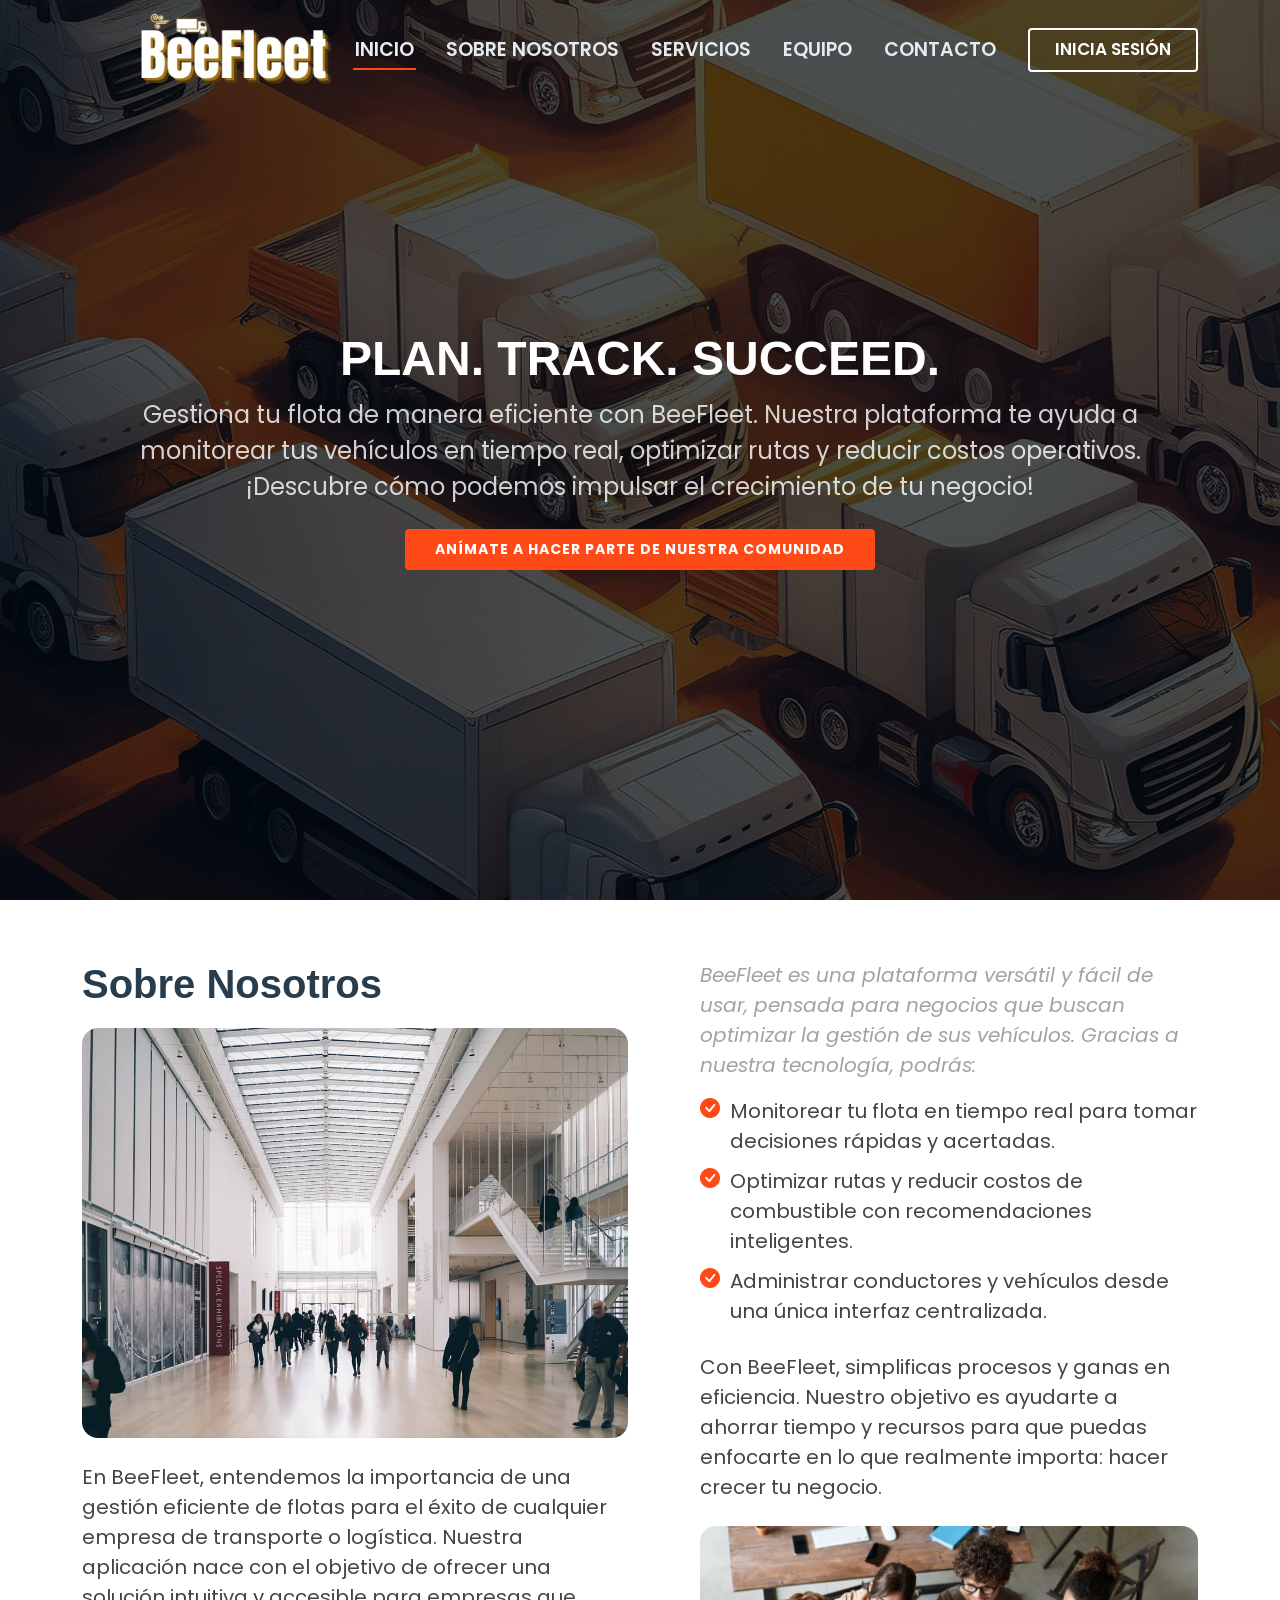
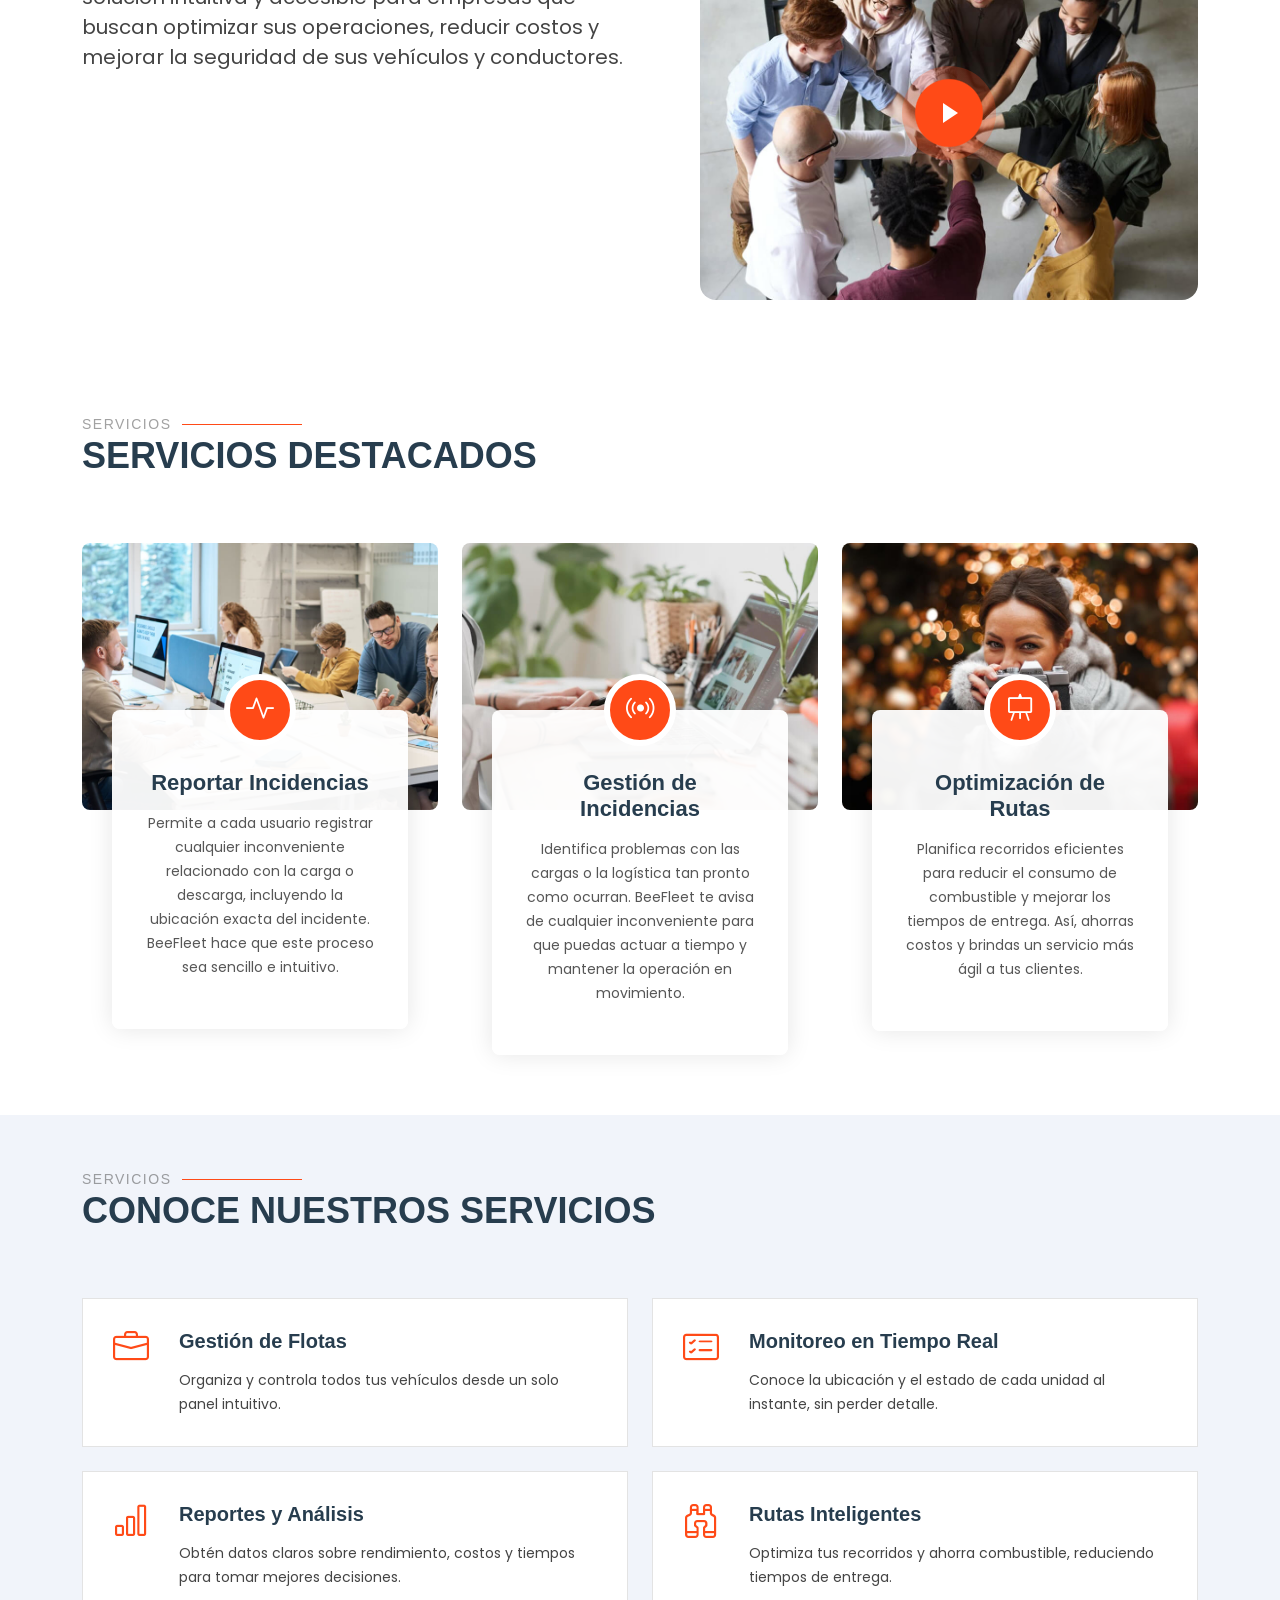
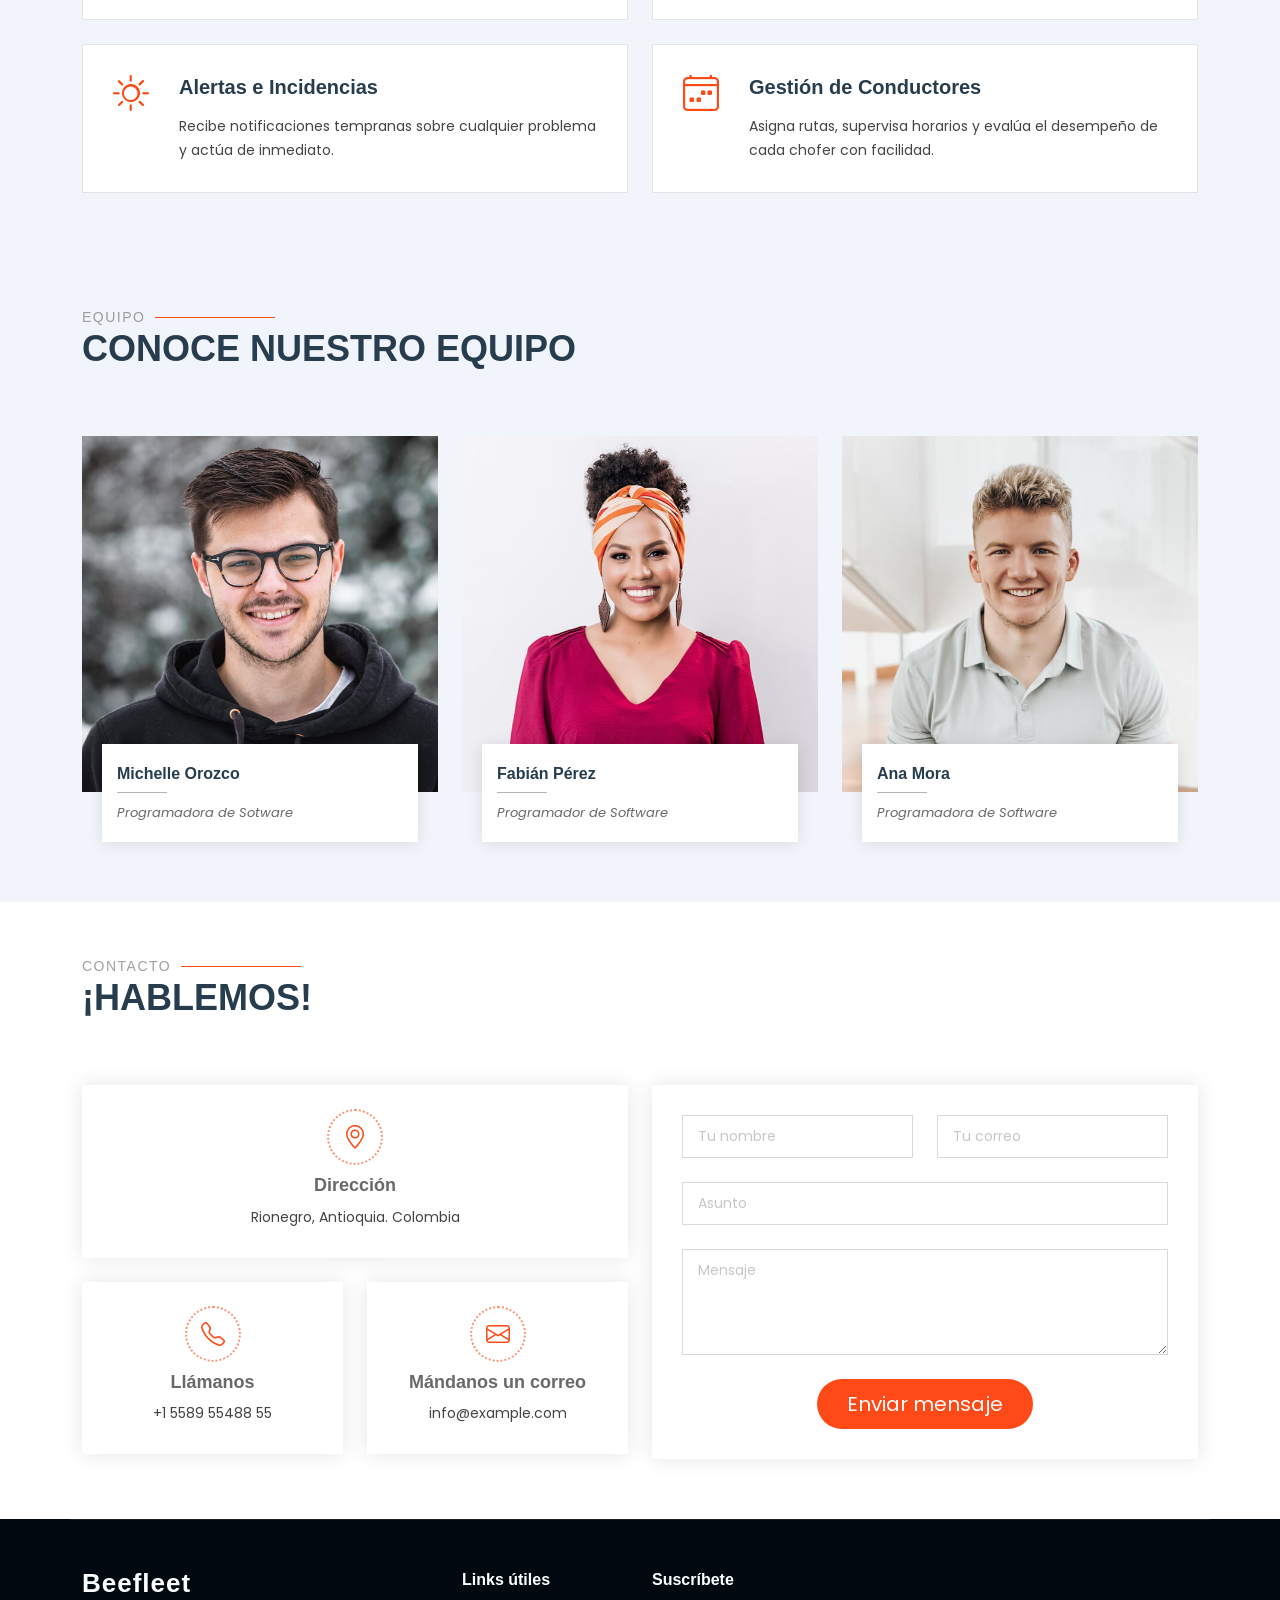
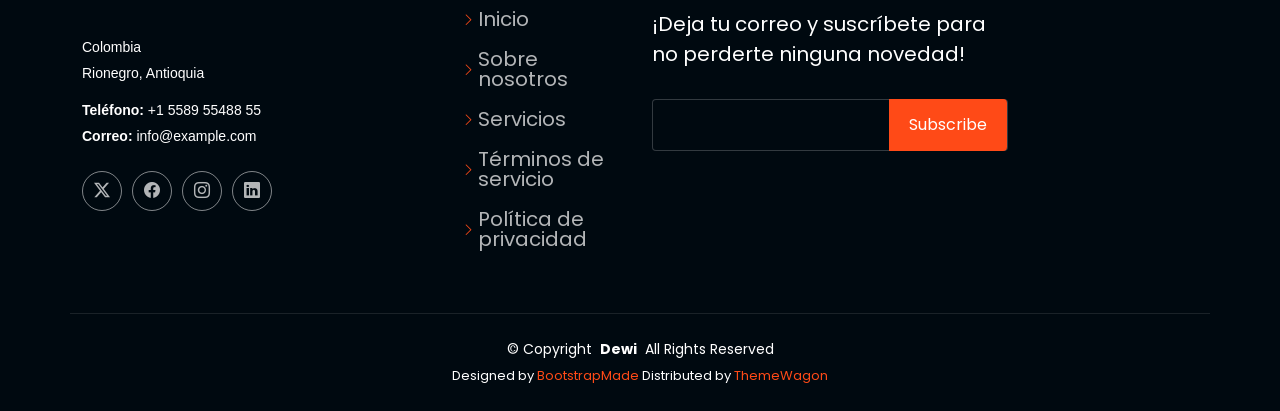
==== commit 2ef27c9e: "Se agregaron los forms carga, ruta y ventas, con cambios en el login  y el admin" ====
--- a/index.html
+++ b/index.html
@@ -40,7 +40,8 @@
     <div class="container-fluid container-xl position-relative d-flex align-items-center">
 
       <a href="index.html" class="logo d-flex align-items-center me-auto">
-        <h1 class="sitename">Beefleet</h1>
+        <img src="assets/img/logo.png" alt="">
+      <!-- <h1 class="sitename">Beefleet</h1> -->
       </a>
 
       <nav id="navmenu" class="navmenu">
--- a/assets/css/main.css
+++ b/assets/css/main.css
@@ -228,7 +228,7 @@
   --heading-color: #ffffff;
   color: var(--default-color);
   background-color: var(--background-color);
-  padding: 20px 0;
+  padding: 10px 0;
   transition: all 0.5s;
   z-index: 997;
 }
@@ -238,8 +238,7 @@
 }
 
 .header .logo img {
-  margin-top: -50px;
-  max-height: 200px;
+  max-height: 80px;
   margin-left: 50px;
 }
 
@@ -799,7 +798,7 @@
   background-size: cover;
   background-position: center;
   background-repeat: no-repeat;
-  padding: 160px 0 80px 0;
+  padding: 20px 0 50px 0;
   text-align: center;
   position: relative;
 }
@@ -812,8 +811,14 @@
 }
 
 .page-title h1 {
-  font-size: 42px;
+  font-size: 52px;
   font-weight: 700;
+  margin-bottom: 10px;
+}
+
+.page-title p {
+  font-size: 30px;
+  font-weight: 500;
   margin-bottom: 10px;
 }
 
@@ -824,8 +829,8 @@
   justify-content: center;
   padding: 0;
   margin: 0;
-  font-size: 16px;
-  font-weight: 400;
+  font-size: 25px;
+  font-weight: 600;
 }
 
 .page-title .breadcrumbs ol li+li {
@@ -1974,4 +1979,25 @@
   color: var(--contrast-color);
   background: var(--accent-color);
   border-color: var(--accent-color);
+}
+
+/*Perfil*/
+.cta-btn,
+.cta-btn:focus {
+  color: var(--contrast-color);
+  font-size: 17px;
+  padding: 7px 25px;
+  margin: 0 0 0 30px;
+  border-radius: 4px;
+  transition: 0.3s;
+  font-weight: 600;
+  text-transform: uppercase;
+  border: 2px solid var(--contrast-color);
+}
+
+.cta-btn:hover,
+.cta-btn:focus:hover {
+  color: var(--contrast-color);
+  background: var(--accent-color);
+  border-color: var(--accent-color);
 }
